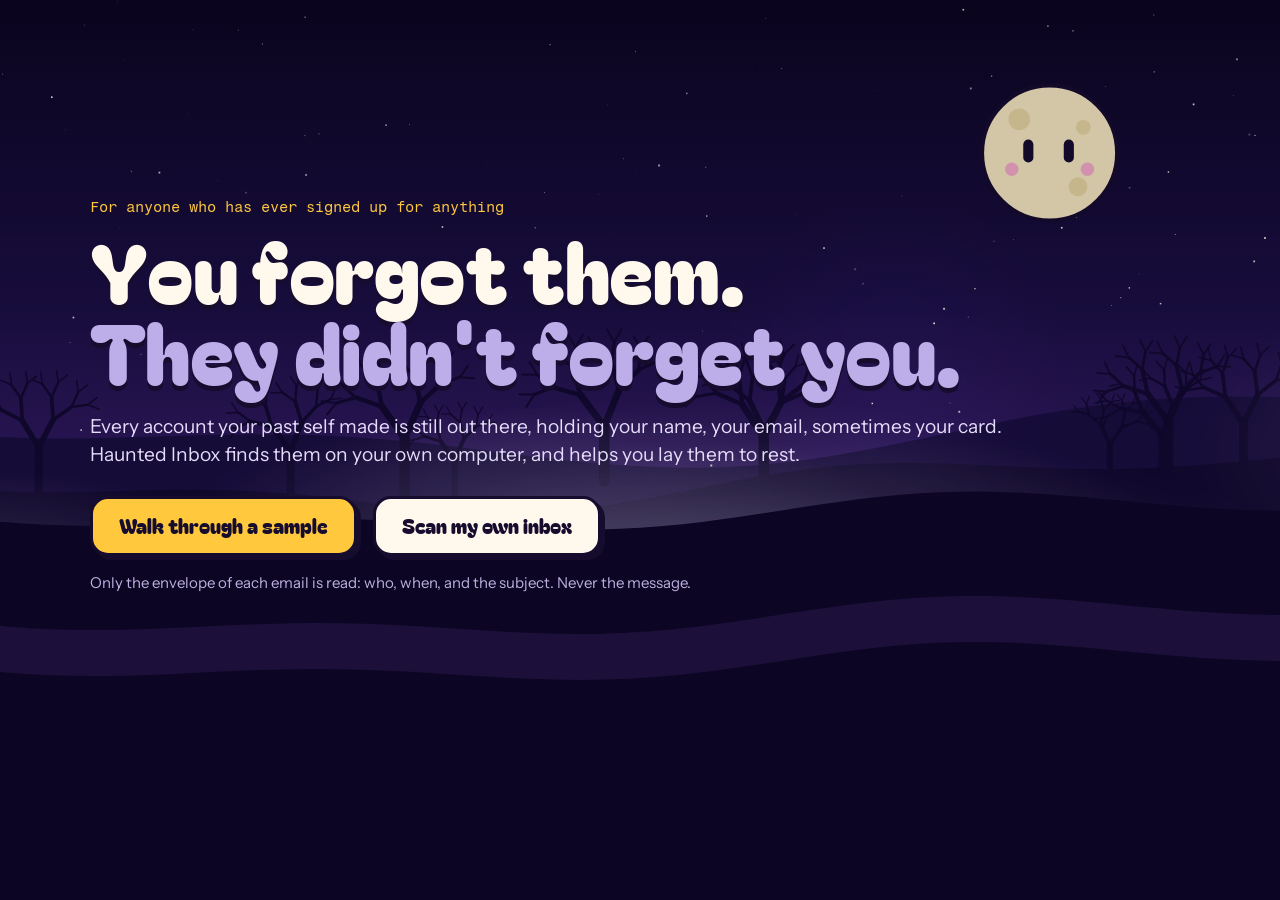
==== index.html @ 3a2161f3 "The sample graveyard, built from main 3019319" ====
<!doctype html>
<html lang="en">
<head>
<meta charset="utf-8">
<meta name="viewport" content="width=device-width, initial-scale=1">
<title>Haunted Inbox: the accounts you forgot</title>
<meta name="description" content="Find every account your past self signed up for, on your own computer, and lay them to rest.">
<link rel="icon" href="data:image/svg+xml,%3Csvg xmlns='http://www.w3.org/2000/svg' viewBox='0 0 60 66'%3E%3Cpath d='M8 32C8 13 18 4 30 4s22 9 22 28v26q-5.5 7-11 0t-11 0-11 0-11 0Z' fill='%23FFF8EC' stroke='%23160C2E' stroke-width='4'/%3E%3Crect x='19' y='23' width='6' height='13' rx='3' fill='%23160C2E'/%3E%3Crect x='35' y='23' width='6' height='13' rx='3' fill='%23160C2E'/%3E%3C/svg%3E">
<link rel="stylesheet" href="style.css">
</head>
<body class="at-gate">
<canvas id="sky" aria-hidden="true"></canvas>
<div id="world" aria-label="Your graveyard, one stone for each account"></div>
<canvas id="night" aria-hidden="true"></canvas>
<svg id="keeper" viewBox="0 0 150 170" aria-hidden="true"></svg>

<header id="bar" hidden>
  <button class="mark" id="home" aria-label="Back to the start"><svg viewBox="0 0 60 66" aria-hidden="true"><path d="M8 32C8 13 18 4 30 4s22 9 22 28v26q-5.5 7-11 0t-11 0-11 0-11 0Z"/><rect x="19" y="23" width="6" height="13" rx="3"/><rect x="35" y="23" width="6" height="13" rx="3"/></svg><span>Haunted Inbox</span></button>
  <div class="tally" id="tally"></div>
  <div class="tools">
    <button class="chip" id="worst">Worst first</button>
    <button class="chip" id="listbtn">List</button>
    <button class="chip" id="share">Share</button>
    <button class="chip icon" id="sound" aria-label="Sound" aria-pressed="true"><svg viewBox="0 0 24 24"><path d="M4 9.5v5h3.5L12 18.5v-13L7.5 9.5Z"/><path class="wave" d="M15.5 9a4.2 4.2 0 0 1 0 6M18 6.5a7.8 7.8 0 0 1 0 11"/></svg></button>
  </div>
</header>

<section id="gate">
  <p class="kick">For anyone who has ever signed up for anything</p>
  <h1><span class="ln" id="l1">You forgot them.</span><span class="ln" id="l2">They didn't forget you.</span></h1>
  <p class="lede">Every account your past self made is still out there, holding your name, your email, sometimes your card. Haunted Inbox finds them on your own computer, and helps you lay them to rest.</p>
  <div class="cta">
    <button class="big primary" id="walk">Walk through a sample</button>
    <button class="big" id="own">Scan my own inbox</button>
  </div>
  <p class="fine">Only the envelope of each email is read: who, when, and the subject. Never the message.</p>
</section>

<section id="scanbox" hidden aria-live="polite">
  <p class="stage" id="stage"></p>
  <p class="count"><b id="cnum">0</b> <span id="clabel">envelopes read</span></p>
  <div class="track" aria-hidden="true"><i id="cbar"></i></div>
  <p class="now" id="cnow"></p>
</section>

<section id="beat" hidden aria-live="polite"><p id="beattext"></p></section>
<p id="whisper" hidden></p>

<aside id="card" hidden aria-label="About this account"><button class="x" id="cardx" aria-label="Close">
  <svg viewBox="0 0 24 24"><path d="M6 6l12 12M18 6L6 18"/></svg></button><div id="cardbody"></div></aside>

<section id="list" hidden aria-label="All your ghosts as a list"><header><h2>Every ghost, worst first</h2><button class="x" id="listx" aria-label="Close"><svg viewBox="0 0 24 24"><path d="M6 6l12 12M18 6L6 18"/></svg></button></header><div id="rows"></div></section>

<nav id="ruler" hidden aria-label="Walk through the years"><div id="years"></div><i id="thumb"></i></nav>

<dialog id="scanner">
  <button class="x" id="scanx" aria-label="Close"><svg viewBox="0 0 24 24"><path d="M6 6l12 12M18 6L6 18"/></svg></button>
  <div id="scanform"></div>
</dialog>

<p id="samplenote" hidden>A made-up person's inbox. Every hack shown really happened, from a public list.</p>
<script src="app.js"></script>
</body>
</html>
---- style.css ----
[hidden]{display:none!important}
@font-face{font-family:"Bagel";src:url(fonts/BagelFatOne.woff2);font-display:swap}
@font-face{font-family:"Instrument";src:url(fonts/InstrumentSans.woff2);font-weight:400 700;font-stretch:75% 100%;font-display:swap}
@font-face{font-family:"Fragment";src:url(fonts/FragmentMono.woff2);font-display:swap}
:root{--ink:#160C2E;--milk:#FFF8EC;--pink:#FF4F9A;--pinkd:#B8135F;--gold:#FFC83D;--mint:#7CF2B6;--lilac:#BDAEEA;--plum:#2A1650;--paper:#FFF3DE;
  --out:cubic-bezier(.05,.7,.1,1);--spring:cubic-bezier(.175,.885,.32,1.275);--in:cubic-bezier(.3,0,1,1);--io:cubic-bezier(.4,0,.2,1);
  --lift:4px 4px 0 var(--ink);--stone:#8D80B8;--stone2:#6E6299;--text:#FFF8EC}
*{box-sizing:border-box;margin:0}
html,body{height:100%;overflow:hidden;background:#0D0722;color:var(--text);font:400 17px/1.5 "Instrument",system-ui,sans-serif;-webkit-font-smoothing:antialiased}
button{font:inherit;color:inherit;background:none;border:0;cursor:pointer}
a{color:inherit}
:focus-visible{outline:3px solid var(--gold);outline-offset:3px;border-radius:6px}
#sky,#night{position:fixed;inset:0;width:100%;height:100%;display:block}
#sky{z-index:0}#night{z-index:3;pointer-events:none}
#world{position:fixed;inset:0;z-index:2;transform-origin:0 0;will-change:transform}
#keeper{position:fixed;left:0;top:0;width:150px;height:170px;z-index:4;pointer-events:none;overflow:visible;opacity:0;transition:opacity .6s}
body:not(.at-gate) #keeper{opacity:1}

/* ---- the stones and their ghosts ---- */
.g{position:absolute;width:0;height:0;padding:0;transform:scale(var(--s,1));transform-origin:0 0}
.g .hit{position:absolute;left:-40px;bottom:-4px;width:80px;height:164px;background:none;border-radius:40px}
.g .st{position:absolute;left:-36px;bottom:-6px;width:72px;height:88px;overflow:visible;transition:transform .35s var(--spring)}
.g .st .face{fill:var(--stone);stroke:var(--ink);stroke-width:3.5;stroke-linejoin:round;transition:fill .8s}
.g .st .shade{fill:var(--stone2);transition:fill .8s}
.g .st .under{fill:var(--ink)}
.g .st text{font:400 13px "Fragment",monospace;fill:var(--ink);text-anchor:middle;letter-spacing:-.02em}
.g .st .crack{fill:none;stroke:var(--ink);stroke-width:2.4;stroke-linecap:round;stroke-linejoin:round}
.g .st .moss{fill:#4FB07A;stroke:var(--ink);stroke-width:2}
.g .st .coin{fill:var(--gold);stroke:var(--ink);stroke-width:2.5}
.g .gh{position:absolute;left:-26px;bottom:74px;width:52px;height:60px;animation:bob var(--d,3s) ease-in-out var(--dl,0s) infinite alternate;transition:opacity .4s;pointer-events:none}
.g .gh svg{display:block;width:100%;height:100%;overflow:visible;transform-origin:50% 100%;transition:transform .35s var(--spring)}
.gbody{fill:var(--milk);stroke:var(--ink);stroke-width:3.5;stroke-linejoin:round}
.gshadow{fill:var(--ink);transform:translate(3px,3px)}
.geye{fill:var(--ink);transition:transform .12s linear}
.gcheek{fill:#FFB3CF}
.gmouth{fill:var(--ink)}
.gbrow{fill:none;stroke:var(--ink);stroke-width:2.6;stroke-linecap:round}
@keyframes bob{from{transform:translateY(3px) rotate(-1.5deg)}to{transform:translateY(-7px) rotate(1.5deg)}}
.g.hacked .gbody{fill:#FFE0EE}
.g.hacked .gh::before{content:"";position:absolute;inset:-26px;border-radius:50%;background:radial-gradient(circle,rgb(255 79 154 / .55),transparent 68%);animation:throb 1.9s ease-in-out infinite}
@keyframes throb{50%{transform:scale(1.18);opacity:.65}}
.g.money .gh::after{content:"";position:absolute;right:-9px;bottom:6px;width:18px;height:18px;border-radius:50%;background:var(--gold);border:3px solid var(--ink);box-shadow:inset -3px -3px 0 #E79E12}
.g.faint .gh{opacity:.72}
.g .nm{position:absolute;left:0;bottom:-34px;transform:translateX(-50%) translateY(6px) scale(.92);white-space:nowrap;padding:1px 9px 2px;border:2.5px solid var(--ink);border-radius:9px;background:var(--milk);color:var(--ink);font:600 14px/1.35 "Instrument";box-shadow:2px 2px 0 var(--ink);opacity:0;transition:opacity .18s,transform .3s var(--spring);pointer-events:none}
.g.near .nm,.g:hover .nm,.g:focus-visible .nm,.g.sel .nm{opacity:1;transform:translateX(-50%)}
.g:hover .gh svg,.g:focus-visible .gh svg{transform:scale(1.14,1.2) translateY(-6px)}
.g:hover .st,.g:focus-visible .st{transform:translateY(-3px) rotate(-1.5deg)}
.g:active .st{transform:translateY(2px)}
.focus .g:not(.sel){opacity:.34;transition:opacity .4s}
.g{transition:opacity .4s}
.g.rise .st{animation:rise .62s var(--spring) both}
.g.rise .gh{animation:popg .55s var(--spring) .2s both}
@keyframes rise{from{transform:translateY(96px) rotate(-7deg)}}
@keyframes popg{from{transform:translateY(34px) scale(0)}}
.g.gone .st,.g.gone .gh,.g.gone .nm{display:none}
.g.alive .gbody{fill:#FFF0B8}
.g.alive .gh{left:-14px;width:28px;height:32px;bottom:78px;animation:orbit 5s ease-in-out infinite}
.g.alive .gh::before{content:"";position:absolute;inset:-22px;border-radius:50%;background:radial-gradient(circle,rgb(255 214 90 / .6),transparent 70%)}
@keyframes orbit{25%{transform:translate(20px,-8px)}50%{transform:translate(0,-16px)}75%{transform:translate(-20px,-8px)}}
.g.alive .st .face{fill:#A5C79A}
.flowers{position:absolute;left:-40px;bottom:-8px;width:80px;height:56px;overflow:visible;pointer-events:none}
.flowers g{transform-box:fill-box;transform-origin:50% 100%;animation:sprout .7s var(--spring) both;animation-delay:calc(var(--i) * 90ms)}
@keyframes sprout{from{transform:scale(0)}}
.candle{position:absolute;bottom:-14px;width:12px;height:24px;margin-left:-6px;border:2.5px solid var(--ink);border-radius:3px 3px 2px 2px;background:var(--milk);animation:candle .4s var(--spring) both;animation-delay:calc(var(--i) * 70ms);pointer-events:none}
.candle::after{content:"";position:absolute;left:50%;bottom:100%;width:11px;height:17px;margin-left:-5.5px;border-radius:50% 50% 50% 50%/62% 62% 38% 38%;background:radial-gradient(circle at 50% 70%,#FFF3B0 25%,var(--gold) 55%,#FF8A3D);border:2px solid var(--ink);transform-origin:50% 100%;animation:flame .5s ease-in-out infinite alternate}
@keyframes candle{from{transform:translateY(16px) scale(.5);opacity:0}}
@keyframes flame{to{transform:scale(.86,1.12) rotate(3deg)}}
.post{position:absolute;width:0;height:0;pointer-events:none}
.post svg{position:absolute;left:-44px;bottom:-4px;width:88px;height:78px;overflow:visible}
.post rect,.post path{stroke:var(--ink);stroke-width:3.5;stroke-linejoin:round}
.post .wood{fill:#7D5A46}.post .board{fill:#C99B6F}
.post text{font:400 22px "Bagel";fill:var(--ink);text-anchor:middle}

/* ---- the gate ---- */
#gate{position:fixed;inset:0;z-index:6;display:flex;flex-direction:column;justify-content:center;padding:0 clamp(20px,7vw,110px) 12vh;pointer-events:none}
#gate>*{pointer-events:auto;max-width:980px}
.kick{font:400 15px "Fragment",monospace;color:var(--gold);margin-bottom:12px;animation:up .7s var(--out) both}
h1{max-width:none!important;font:400 clamp(44px,6.5vw,108px)/.98 "Bagel","Instrument";letter-spacing:-.005em;margin-bottom:22px;text-shadow:0 5px 0 var(--ink)}
.ln{display:block}.ln .c{display:inline-block;animation:hover 3.6s ease-in-out infinite alternate,chin .75s var(--spring) both;animation-delay:calc(var(--i) * 45ms),calc(var(--i) * 22ms)}
#l2{color:var(--lilac)}
@keyframes chin{from{transform:translateY(.6em) scale(.7);opacity:0}}
@keyframes hover{to{translate:0 -.03em}}
.lede{max-width:600px;font-size:clamp(17px,1.5vw,21px);line-height:1.45;color:#E5DCFA;animation:up .8s var(--out) .55s both}
.cta{display:flex;flex-wrap:wrap;gap:16px;margin:28px 0 16px;animation:up .8s var(--out) .7s both}
.big{position:relative;padding:15px 26px 16px;border:3.5px solid var(--ink);border-radius:18px;background:var(--milk);color:var(--ink);font:400 clamp(18px,1.6vw,23px)/1.1 "Bagel";box-shadow:var(--lift);transition:transform .16s var(--out),box-shadow .16s var(--out)}
.big:hover{transform:translate(-2px,-2px);box-shadow:6px 6px 0 var(--ink)}
.big:active{transform:translate(4px,4px) scale(.99,.97);box-shadow:0 0 0 var(--ink)}
.big.primary{background:var(--gold)}
.fine{font-size:15px;color:#BDB0E0;animation:up .8s var(--out) .85s both}
@keyframes up{from{opacity:0;transform:translateY(18px)}}
body.leaving #gate{pointer-events:none}
body.leaving #gate>*{transition:transform .55s var(--in),opacity .45s var(--in);opacity:0;transform:translateY(-46px) scale(.97)}

/* ---- the bar ---- */
#bar{position:fixed;left:0;right:0;top:0;z-index:7;display:flex;align-items:center;gap:14px;padding:14px clamp(14px,2vw,26px);pointer-events:none;animation:drop .6s var(--spring) both}
#bar>*{pointer-events:auto}
@keyframes drop{from{transform:translateY(-90px)}}
.mark{display:flex;align-items:center;gap:8px;font:400 19px "Bagel";white-space:nowrap}
.mark svg{width:30px;height:34px}.mark path{fill:var(--milk);stroke:var(--ink);stroke-width:4;stroke-linejoin:round}.mark rect{fill:var(--ink)}
.tally{display:flex;gap:8px;margin:0 auto;flex-wrap:wrap;justify-content:center}
.pill{display:inline-flex;align-items:baseline;gap:6px;padding:3px 13px 5px;border:3px solid var(--ink);border-radius:13px;background:var(--milk);color:var(--ink);font-size:14.5px;font-weight:600;box-shadow:3px 3px 0 var(--ink);white-space:nowrap}
.pill b{font:400 21px/1 "Bagel"}.pill.h{background:var(--pink);color:#fff}.pill.m{background:var(--gold)}.pill.p{background:var(--mint)}
.pill.bump{animation:bump .5s var(--spring)}
@keyframes bump{30%{transform:scale(1.2) rotate(-3deg)}}
.tools{display:flex;gap:8px}
.chip{height:40px;padding:0 14px;border:3px solid var(--ink);border-radius:12px;background:var(--milk);color:var(--ink);font-weight:700;font-size:14.5px;box-shadow:3px 3px 0 var(--ink);transition:transform .14s var(--out),box-shadow .14s var(--out)}
.chip:hover{transform:translate(-1px,-1px);box-shadow:4px 4px 0 var(--ink)}
.chip:active{transform:translate(3px,3px);box-shadow:none}
.chip.icon{width:40px;padding:0;display:grid;place-items:center}
.chip svg{width:21px;height:21px;fill:var(--ink);stroke:var(--ink);stroke-width:2;stroke-linecap:round;stroke-linejoin:round}
.chip svg .wave{fill:none}.chip[aria-pressed=false] .wave{display:none}

/* ---- the scan ---- */
#scanbox{position:fixed;left:50%;top:13vh;z-index:6;width:min(560px,calc(100% - 32px));transform:translateX(-50%);padding:18px 24px 20px;border:3.5px solid var(--ink);border-radius:22px;background:var(--milk);color:var(--ink);box-shadow:6px 6px 0 var(--ink);animation:scanin .6s var(--spring) both}
@keyframes scanin{from{transform:translate(-50%,-30px) scale(.9);opacity:0}}
.stage{font:400 14.5px "Fragment",monospace;color:#6B5A92}
.count{font-size:17px;margin-bottom:8px}.count b{font:400 44px/1.1 "Bagel";font-variant-numeric:tabular-nums}
.track{height:18px;border:3px solid var(--ink);border-radius:9px;background:#E8DFF7;overflow:hidden}
.track i{display:block;height:100%;width:0;background:repeating-linear-gradient(115deg,var(--pink) 0 14px,#FF7DB6 14px 28px);background-size:200% 100%;border-right:3px solid var(--ink);animation:stripes 1.2s linear infinite}
@keyframes stripes{to{background-position:-62px 0}}
.now{margin-top:9px;min-height:1.5em;font-size:15px}

/* ---- story beats ---- */
#beat{position:fixed;inset:0;z-index:6;display:grid;place-items:center;padding:0 24px 16vh;pointer-events:none}
#beattext{max-width:900px;text-align:center;font:400 clamp(32px,5.4vw,74px)/1.06 "Bagel";text-shadow:0 4px 0 var(--ink)}
#beattext .w{display:inline-block;animation:chin .55s var(--spring) both;animation-delay:calc(var(--i) * 45ms)}
#beattext em{font-style:normal;color:var(--gold)}#beattext .pk{color:var(--pink)}
#beat.out #beattext{transition:transform .3s var(--in),opacity .3s var(--in);transform:translateY(-22px);opacity:0}
#whisper{position:fixed;left:50%;bottom:92px;z-index:6;max-width:min(640px,calc(100% - 32px));transform:translateX(-50%);padding:9px 18px 11px;border:3px solid var(--ink);border-radius:15px;background:var(--milk);color:var(--ink);font-weight:600;box-shadow:4px 4px 0 var(--ink);text-align:center;animation:whisp .45s var(--spring) both}
@keyframes whisp{from{transform:translate(-50%,24px) scale(.9);opacity:0}}
#samplenote{position:fixed;left:clamp(14px,2vw,26px);bottom:88px;z-index:5;font:400 13px "Fragment",monospace;color:#CFC4EE;max-width:300px;text-shadow:0 1px 0 var(--ink)}

/* ---- the card is a gravestone you can read ---- */
#card{position:fixed;right:clamp(12px,3vw,40px);top:76px;bottom:92px;z-index:8;width:min(430px,calc(100% - 24px));display:flex;flex-direction:column;border:4px solid var(--ink);border-radius:215px 215px 18px 18px/150px 150px 18px 18px;background:var(--paper);color:var(--ink);box-shadow:8px 8px 0 var(--ink);overflow:hidden;animation:cardin .6s var(--spring) both}
@keyframes cardin{from{transform:translateX(64px) rotate(4deg);opacity:0}}
#card.out{transition:transform .22s var(--in),opacity .22s var(--in);transform:translateX(70px) rotate(3deg);opacity:0}
#cardbody{flex:1;overflow-y:auto;padding:58px 26px 20px;scrollbar-width:thin}
.x{position:absolute;right:14px;top:12px;z-index:2;width:38px;height:38px;display:grid;place-items:center;border:3px solid var(--ink);border-radius:50%;background:var(--milk);color:var(--ink);box-shadow:2px 2px 0 var(--ink);transition:transform .2s var(--spring)}
.x:hover{transform:rotate(90deg) scale(1.06)}.x svg{width:18px;height:18px;fill:none;stroke:currentColor;stroke-width:3;stroke-linecap:round}
#card .x{right:auto;left:50%;top:9px;margin-left:-19px}
.lies{font:400 13.5px "Fragment",monospace;text-align:center;color:#7A6A9B}
.gname{font:400 clamp(30px,3.2vw,40px)/1.04 "Bagel";text-align:center;margin:4px 0 2px;overflow-wrap:anywhere}
.dates{text-align:center;font-weight:600;font-size:16px}
.small{text-align:center;font-size:14.5px;color:#6B5A92;margin-bottom:14px}
.words{margin:2px 0 14px;text-align:center}
.words small{display:block;font:400 12.5px "Fragment",monospace;color:#7A6A9B}
.words q{display:block;font:400 clamp(19px,2vw,23px)/1.15 "Bagel";color:var(--pinkd);overflow-wrap:anywhere}
.note{margin-top:10px;padding:9px 12px 11px;border:3px solid var(--ink);border-radius:13px;background:#fff;font-size:15px;line-height:1.38}
.note h4{font:700 12.5px/1.2 "Instrument";letter-spacing:.01em;margin-bottom:4px}
.note q,.note .q{font:400 14px/1.4 "Fragment",monospace;quotes:"\201C" "\201D"}
.note.hack{background:#FFD6E7}.note.card2{background:#FFEDB8}.note.fate{background:#D9EAFB}.note small{display:block;margin-top:3px;font-size:13px;color:#5C4D7F}
.leaks{display:flex;flex-wrap:wrap;gap:4px;margin-top:6px}
.leaks span{padding:0 7px 1px;border:2px solid var(--ink);border-radius:7px;background:#fff;font-size:12.5px;font-weight:600}
.leaks span.bad{background:var(--pink);color:#fff}
.acts{flex:none;display:grid;gap:8px;padding:12px 18px 16px;border-top:4px solid var(--ink);background:#FFE8C2}
.btn{position:relative;display:flex;align-items:center;justify-content:center;gap:8px;min-height:48px;padding:6px 14px;border:3px solid var(--ink);border-radius:14px;background:var(--milk);color:var(--ink);font-weight:700;font-size:15.5px;text-decoration:none;box-shadow:3px 3px 0 var(--ink);overflow:hidden;transition:transform .14s var(--out),box-shadow .14s var(--out)}
.btn:hover{transform:translate(-1px,-1px);box-shadow:4px 4px 0 var(--ink)}
.btn:active{transform:translate(3px,3px);box-shadow:none}
.btn.go{background:var(--gold);font:400 18px "Bagel"}
.btn.hold{background:var(--pink);color:#fff;font:400 18px "Bagel";user-select:none;touch-action:none}
.btn.hold .fill{position:absolute;inset:0;background:var(--pinkd);transform:scaleX(0);transform-origin:left;pointer-events:none}
.btn.hold span{position:relative}
.two{display:grid;grid-template-columns:1fr 1fr;gap:8px}
.diff{padding:0 7px 1px;border:2px solid var(--ink);border-radius:7px;background:#fff;color:var(--ink);font:600 12px/1.5 "Instrument"}
.diff.hard{background:#FFD6E7}.diff.impossible{background:var(--pink);color:#fff}.diff.easy{background:var(--mint)}
.thinking{display:flex;gap:4px;justify-content:center}.thinking i{width:8px;height:8px;border-radius:50%;background:currentColor;animation:th .6s ease-in-out infinite alternate}.thinking i:nth-child(2){animation-delay:.15s}.thinking i:nth-child(3){animation-delay:.3s}
@keyframes th{to{transform:translateY(-6px)}}

/* ---- the ruler: the years underfoot ---- */
#ruler{position:fixed;left:clamp(12px,2vw,26px);right:clamp(12px,2vw,26px);bottom:14px;z-index:7;height:64px;border:3.5px solid var(--ink);border-radius:16px;background:var(--milk);box-shadow:4px 4px 0 var(--ink);overflow:hidden;cursor:grab;touch-action:none;animation:ruler .6s var(--spring) both}
@keyframes ruler{from{transform:translateY(100px)}}
#ruler:active{cursor:grabbing}
#years{position:absolute;inset:0;display:flex}
.yr{position:relative;flex:1;min-width:0;border-left:2px solid #DCCFF0;color:var(--ink)}
.yr:first-child{border-left:0}
.yr b{position:absolute;left:5px;bottom:2px;font:400 11.5px "Fragment",monospace}
.yr i{position:absolute;bottom:18px;left:50%;width:min(62%,30px);margin-left:calc(min(62%,30px) / -2);background:var(--lilac);border:2px solid var(--ink);border-bottom:0;border-radius:4px 4px 0 0;transition:height .5s var(--spring)}
.yr u{position:absolute;bottom:18px;left:50%;width:min(62%,30px);margin-left:calc(min(62%,30px) / -2);background:var(--pink);border:2px solid var(--ink);border-bottom:0;text-decoration:none;transition:height .5s var(--spring)}
#thumb{position:absolute;top:0;bottom:0;background:rgb(255 200 61 / .26);border-inline:3.5px solid var(--ink);pointer-events:none}

/* ---- the list, for when you just want to get it done ---- */
#list{position:fixed;inset:clamp(10px,4vh,44px) clamp(10px,10vw,180px);z-index:9;display:flex;flex-direction:column;border:4px solid var(--ink);border-radius:22px;background:var(--paper);color:var(--ink);box-shadow:8px 8px 0 var(--ink);overflow:hidden;animation:scanin2 .45s var(--spring) both}
@keyframes scanin2{from{transform:translateY(40px) scale(.96);opacity:0}}
#list header{padding:16px 62px 12px 22px;border-bottom:4px solid var(--ink);background:#FFE8C2}
#list h2{font:400 26px "Bagel"}
#rows{overflow-y:auto;flex:1}
.row{display:grid;grid-template-columns:minmax(0,1.4fr) 104px minmax(0,1.6fr) auto;gap:12px;align-items:center;width:100%;padding:10px 22px;border-bottom:2px solid #E5D6BE;text-align:left}
.row:hover{background:#FFEFD6}
.row b{font-size:16.5px}.row small{display:block;font:400 12.5px "Fragment",monospace;color:#6B5A92}
.flags{display:flex;gap:4px;flex-wrap:wrap}.flag{padding:0 8px 1px;border:2px solid var(--ink);border-radius:8px;font-size:12.5px;font-weight:700;background:#fff}.flag.h{background:var(--pink);color:#fff}.flag.m{background:var(--gold)}.flag.s{background:#E5DEF6}.flag.a{background:var(--mint)}
.row.done{opacity:.5}

/* ---- scanning your own ---- */
dialog{position:fixed;margin:auto;width:min(560px,calc(100% - 28px));padding:0;border:4px solid var(--ink);border-radius:24px;background:var(--paper);color:var(--ink);box-shadow:9px 9px 0 var(--ink);overflow:hidden}
dialog[open]{animation:scanin2 .5s var(--spring) both}
dialog::backdrop{background:rgb(9 4 26 / .66);backdrop-filter:blur(3px)}
#scanform{padding:26px 26px 24px}
#scanform h2{font:400 30px/1.1 "Bagel";margin-bottom:6px;padding-right:44px}
#scanform p{font-size:16px;margin-bottom:12px}
.drop{display:grid;place-items:center;min-height:128px;padding:16px;border:3.5px dashed var(--ink);border-radius:18px;background:#fff;text-align:center;font-weight:700;cursor:pointer;transition:transform .2s var(--spring),background-color .2s}
.drop:hover,.drop.over{transform:scale(1.02) rotate(-.5deg);background:#FFF2C7}
.drop small{display:block;font-weight:400;font-size:14px;color:#6B5A92}
.or{margin:14px 0 10px;font:400 13.5px "Fragment",monospace;text-align:center;color:#6B5A92}
.field{display:block;margin-bottom:9px;font-size:14px;font-weight:700}
.field input{display:block;width:100%;margin-top:3px;padding:9px 12px;border:3px solid var(--ink);border-radius:11px;background:#fff;color:var(--ink);font:400 16px "Instrument"}
.cmd{display:block;margin:8px 0 12px;padding:10px 12px;border:3px solid var(--ink);border-radius:11px;background:var(--ink);color:var(--milk);font:400 14px/1.5 "Fragment",monospace;white-space:pre-wrap;overflow-wrap:anywhere}
.err{color:var(--pinkd);font-weight:700;margin-top:8px}

@media (max-width:760px){
  #bar{flex-wrap:wrap;gap:8px;padding:10px 12px}
  .mark span{display:none}
  .tally{order:3;width:100%;margin:0}
  .pill{font-size:13px;padding:2px 9px 4px}.pill b{font-size:17px}
  .tools{margin-left:auto}.chip{height:36px;padding:0 10px;font-size:13px}.chip.icon{width:36px}
  #card{left:0;right:0;top:auto;bottom:0;width:100%;height:min(76vh,640px);border-radius:90px 90px 0 0/56px 56px 0 0;border-width:4px 0 0;box-shadow:none;animation-name:cardup}
  @keyframes cardup{from{transform:translateY(100%)}}
  #card.out{transform:translateY(100%);opacity:1}
  #cardbody{padding-top:50px}
  #card .x{left:auto;margin-left:0;right:16px;top:14px}
  #list{inset:8px}
  .row{grid-template-columns:minmax(0,1fr) auto;padding:10px 14px}.row .when{display:none}.row .flags{grid-column:1/-1;grid-row:2}
  #samplenote{bottom:84px;left:12px;right:12px;max-width:none;font-size:11.5px}
  #scanbox{top:96px}#whisper{bottom:86px}
  #ruler{height:56px;bottom:10px}
  #gate{padding:0 20px 8vh}
}
@media (prefers-reduced-motion:reduce){*,*::before,*::after{animation-duration:.01ms!important;animation-iteration-count:1!important;transition-duration:.01ms!important}}

/* ---- eyes blink on their own clocks ---- */
.geye{transform-box:fill-box;transform-origin:center;animation:blink 5.2s infinite}
.g:nth-child(3n) .geye{animation-duration:6.7s}.g:nth-child(3n+1) .geye{animation-duration:4.3s;animation-delay:-1.3s}
@keyframes blink{0%,95%,100%{scale:1 1}97.5%{scale:1 .08}}
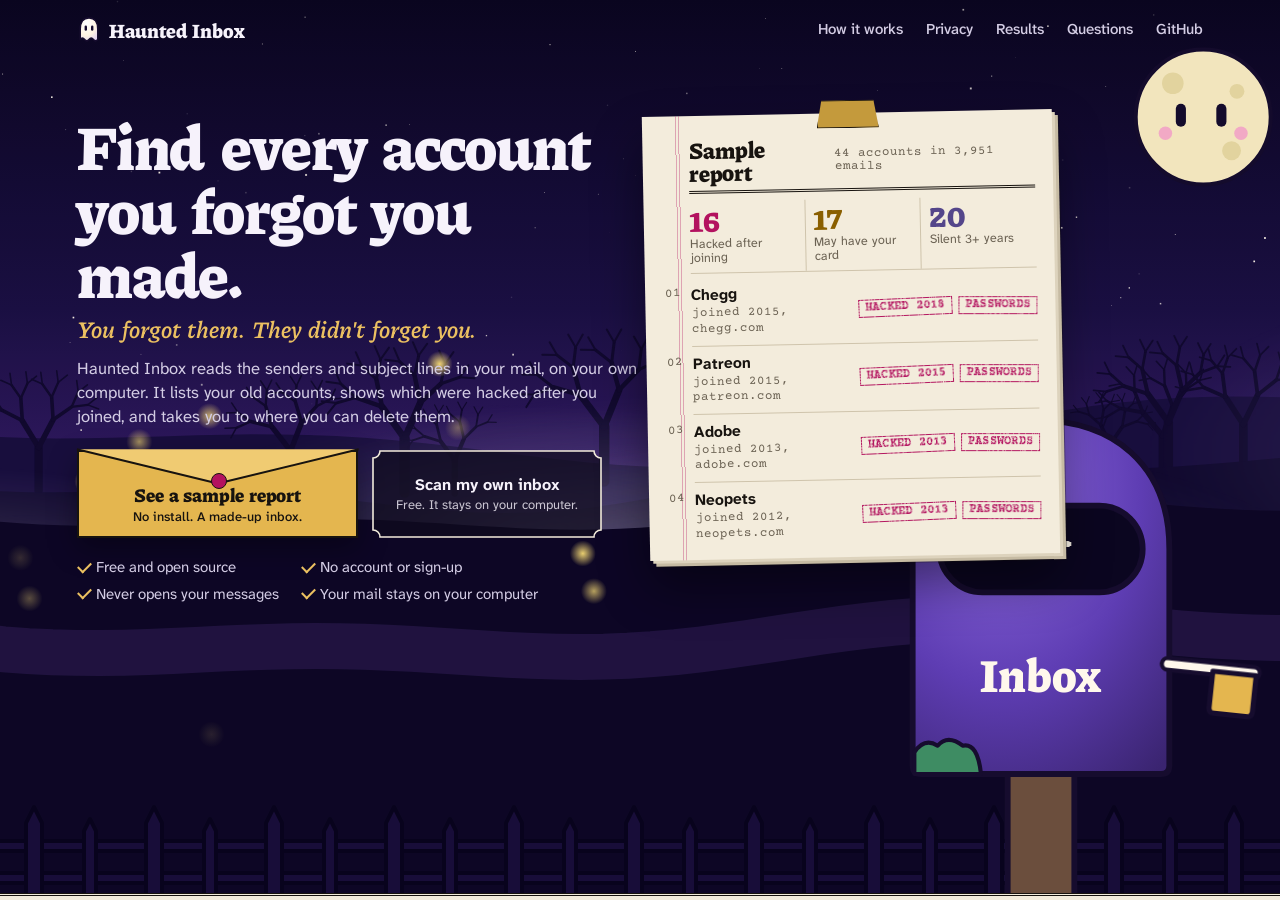
==== commit 978ae3af: "The sample report and graveyard, built from main e3cadd0" ====
--- a/index.html
+++ b/index.html
@@ -1,39 +1,97 @@
 <!doctype html>
-<html lang="en">
+<html lang="en" data-ui="night">
 <head>
 <meta charset="utf-8">
 <meta name="viewport" content="width=device-width, initial-scale=1">
 <title>Haunted Inbox: the accounts you forgot</title>
 <meta name="description" content="Find every account your past self signed up for, on your own computer, and lay them to rest.">
+<meta property="og:title" content="Haunted Inbox">
+<meta property="og:description" content="You forgot them. They didn't forget you. Walk through every account you ever made, as a graveyard.">
 <link rel="icon" href="data:image/svg+xml,%3Csvg xmlns='http://www.w3.org/2000/svg' viewBox='0 0 60 66'%3E%3Cpath d='M8 32C8 13 18 4 30 4s22 9 22 28v26q-5.5 7-11 0t-11 0-11 0-11 0Z' fill='%23FFF8EC' stroke='%23160C2E' stroke-width='4'/%3E%3Crect x='19' y='23' width='6' height='13' rx='3' fill='%23160C2E'/%3E%3Crect x='35' y='23' width='6' height='13' rx='3' fill='%23160C2E'/%3E%3C/svg%3E">
 <link rel="stylesheet" href="style.css">
 </head>
 <body class="at-gate">
+<svg width="0" height="0" style="position:absolute" aria-hidden="true"><defs>
+  <radialGradient id="gGhost" cx=".36" cy=".24" r=".95"><stop offset="0" stop-color="#FFFFFF"/><stop offset=".55" stop-color="#FFF4E2"/><stop offset="1" stop-color="#D9C9F2"/></radialGradient>
+  <radialGradient id="gHack" cx=".36" cy=".24" r=".95"><stop offset="0" stop-color="#FFF2F7"/><stop offset=".55" stop-color="#FFC4DC"/><stop offset="1" stop-color="#FF6FAC"/></radialGradient>
+  <linearGradient id="gStone" x1="0" y1="0" x2="1" y2="1"><stop offset="0" stop-color="#A99DD0"/><stop offset="1" stop-color="#6E6299"/></linearGradient>
+  <radialGradient id="gBox" cx=".34" cy=".2" r="1"><stop offset="0" stop-color="#8E6BE0"/><stop offset=".55" stop-color="#5E3DB3"/><stop offset="1" stop-color="#3A2470"/></radialGradient>
+  <linearGradient id="gCloak" x1="0" y1="0" x2="1" y2="1"><stop offset="0" stop-color="#5A3AA8"/><stop offset="1" stop-color="#2E1B5E"/></linearGradient>
+  <filter id="inked" x="-5%" y="-20%" width="110%" height="140%"><feTurbulence type="fractalNoise" baseFrequency=".85" numOctaves="2" seed="4" result="n"/><feDisplacementMap in="SourceGraphic" in2="n" scale="1.5" result="d"/><feComponentTransfer in="n" result="w"><feFuncA type="discrete" tableValues="1 1 1 .55 1 1 .7 1"/></feComponentTransfer><feComposite in="d" in2="w" operator="in"/></filter>
+</defs></svg>
+<div id="scene">
 <canvas id="sky" aria-hidden="true"></canvas>
 <div id="world" aria-label="Your graveyard, one stone for each account"></div>
 <canvas id="night" aria-hidden="true"></canvas>
 <svg id="keeper" viewBox="0 0 150 170" aria-hidden="true"></svg>
+</div>
 
 <header id="bar" hidden>
   <button class="mark" id="home" aria-label="Back to the start"><svg viewBox="0 0 60 66" aria-hidden="true"><path d="M8 32C8 13 18 4 30 4s22 9 22 28v26q-5.5 7-11 0t-11 0-11 0-11 0Z"/><rect x="19" y="23" width="6" height="13" rx="3"/><rect x="35" y="23" width="6" height="13" rx="3"/></svg><span>Haunted Inbox</span></button>
-  <div class="tally" id="tally"></div>
+  <div class="seg" id="viewSwitch" role="radiogroup" aria-label="View"><button role="radio" data-view="report">Report</button><button role="radio" data-view="grave">Graveyard</button></div>
+  <div id="filters" role="group" aria-label="Which accounts to show"></div>
+  <div id="meter" aria-label="How close to morning"><svg viewBox="0 0 100 34" aria-hidden="true"><path class="arc" d="M4 30 Q50 -14 96 30"/><path class="arc2" id="arc2" d="M4 30 Q50 -14 96 30"/><circle id="sun" r="7" cx="4" cy="30"/></svg><span id="meterText"></span></div>
   <div class="tools">
-    <button class="chip" id="worst">Worst first</button>
-    <button class="chip" id="listbtn">List</button>
     <button class="chip" id="share">Share</button>
-    <button class="chip icon" id="sound" aria-label="Sound" aria-pressed="true"><svg viewBox="0 0 24 24"><path d="M4 9.5v5h3.5L12 18.5v-13L7.5 9.5Z"/><path class="wave" d="M15.5 9a4.2 4.2 0 0 1 0 6M18 6.5a7.8 7.8 0 0 1 0 11"/></svg></button>
+    <button class="chip icon" id="gear" aria-label="Settings"><svg viewBox="0 0 24 24" aria-hidden="true"><path d="M12 3.2l1.5 2.5 2.9-.6.5 2.9 2.7 1.2-1.2 2.7 1.2 2.7-2.7 1.2-.5 2.9-2.9-.6L12 20.8l-1.5-2.5-2.9.6-.5-2.9-2.7-1.2 1.2-2.7-1.2-2.7 2.7-1.2.5-2.9 2.9.6Z"/><circle cx="12" cy="12" r="3"/></svg></button>
   </div>
 </header>
 
 <section id="gate">
-  <p class="kick">For anyone who has ever signed up for anything</p>
-  <h1><span class="ln" id="l1">You forgot them.</span><span class="ln" id="l2">They didn't forget you.</span></h1>
-  <p class="lede">Every account your past self made is still out there, holding your name, your email, sometimes your card. Haunted Inbox finds them on your own computer, and helps you lay them to rest.</p>
-  <div class="cta">
-    <button class="big primary" id="walk">Walk through a sample</button>
-    <button class="big" id="own">Scan my own inbox</button>
+  <nav id="topnav"><span class="mark2"><svg viewBox="0 0 60 66" aria-hidden="true"><path d="M8 32C8 13 18 4 30 4s22 9 22 28v26q-5.5 7-11 0t-11 0-11 0-11 0Z"/><rect x="19" y="23" width="6" height="13" rx="3"/><rect x="35" y="23" width="6" height="13" rx="3"/></svg>Haunted Inbox</span><span class="navlinks"><a href="#how">How it works</a><a href="#privacy">Privacy</a><a href="#proof">Results</a><a href="#faq">Questions</a><a href="https://github.com/nirajkhetre/haunted-inbox" target="_blank" rel="noopener">GitHub</a></span></nav>
+  <div id="heroWrap">
+    <div id="pitch">
+      <h1>Find every account you forgot you made.</h1>
+      <p class="hook">You forgot them. They didn't forget you.</p>
+      <p class="lede">Haunted Inbox reads the senders and subject lines in your mail, on your own computer. It lists your old accounts, shows which were hacked after you joined, and takes you to where you can delete them.</p>
+      <div class="cta" id="cta">
+        <button class="env" id="walk">
+          <span class="letter" aria-hidden="true"><svg viewBox="0 0 60 66"><path class="gbody" d="M7 34C7 14 17 4 30 4s23 10 23 30v27q-5.8 7-11.5 0t-11.5 0-11.5 0-11.5 0Z"/><rect x="18" y="25" width="7" height="14" rx="3.5" fill="#160C2E"/><rect x="35" y="25" width="7" height="14" rx="3.5" fill="#160C2E"/></svg></span>
+          <span class="front"><svg class="flap" viewBox="0 0 300 60" preserveAspectRatio="none" aria-hidden="true"><path d="M2 2 L150 56 L298 2"/></svg><b>See a sample report</b><small>No install. A made-up inbox.</small></span>
+        </button>
+        <button class="stone" id="own">Scan my own inbox<small>Free. It stays on your computer.</small></button>
+      </div>
+      <ul class="facts"><li>Free and open source</li><li>No account or sign-up</li><li>Never opens your messages</li><li>Your mail stays on your computer</li></ul>
+    </div>
+    <div id="preview" aria-label="An example report"></div>
+    <svg id="mailbox" viewBox="0 0 420 600" aria-hidden="true">
+      <g id="mbGhost"><path class="gbody" d="M130 150C130 60 170 18 210 18s80 42 80 132v60H130Z" transform="translate(0 110)"/><rect x="178" y="170" width="16" height="32" rx="8" fill="#160C2E"/><rect x="226" y="170" width="16" height="32" rx="8" fill="#160C2E"/></g>
+      <g id="mbBody">
+        <rect x="170" y="430" width="80" height="180" rx="8" fill="#6B4E3D" stroke="#160C2E" stroke-width="7"/>
+        <path d="M56 440V180C56 76 128 26 210 26s154 50 154 154v260q0 10-10 10H66q-10 0-10-10Z" fill="url(#gBox)" stroke="#160C2E" stroke-width="7" stroke-linejoin="round"/>
+        <path d="M84 150C96 96 140 58 196 52" fill="none" stroke="#fff" stroke-opacity=".28" stroke-width="10" stroke-linecap="round"/>
+        <rect id="mbSlot" x="88" y="128" width="244" height="104" rx="52" fill="#0B0620" stroke="#160C2E" stroke-width="7"/>
+        <g id="mbEyes"><rect x="162" y="146" width="28" height="68" rx="14" fill="#FFF8EC"/><rect x="230" y="146" width="28" height="68" rx="14" fill="#FFF8EC"/></g>
+        <rect id="mbLid" x="88" y="128" width="244" height="52" rx="26" fill="#5A43A0" stroke="#160C2E" stroke-width="7" opacity="0"/>
+        <text x="210" y="352" text-anchor="middle" font-family="Display" font-weight="800" font-size="56" fill="#FFF8EC">Inbox</text>
+        <path d="M58 450v-26q12-18 28-8 12-14 30 0 18-4 22 34Z" fill="#3E8C63" stroke="#160C2E" stroke-width="5" stroke-linejoin="round"/>
+        <g id="mbFlag"><rect x="356" y="208" width="14" height="118" rx="7" fill="#FFF8EC" stroke="#160C2E" stroke-width="5"/><path d="M366 212h44q6 0 6 6v40q0 6-6 6h-44Z" fill="#E4B64F" stroke="#160C2E" stroke-width="6" stroke-linejoin="round"/></g>
+      </g>
+    </svg>
+    <div id="fence" aria-hidden="true"></div>
   </div>
-  <p class="fine">Only the envelope of each email is read: who, when, and the subject. Never the message.</p>
+  <div id="more">
+    <section id="how"><h2>How it works</h2><ol class="steps">
+      <li><b>Give it your mail.</b> Drop in a Google Takeout file, or connect with an app password. It asks only for the sender, the date and the subject of each email.</li>
+      <li><b>It finds your accounts.</b> A small open AI model, Gemma, runs on your computer and reads one short summary per sender. Plain code then checks the dates against a public list of hacks.</li>
+      <li><b>You close them, riskiest first.</b> Each account links to where you can delete it. You mark it off when you're done, and you can undo that.</li>
+    </ol></section>
+    <section id="privacy"><h2>What it reads, and where it goes</h2><table class="plain"><tbody>
+      <tr><th>Sender, date and subject</th><td>Stay on your computer. A local model reads them.</td></tr>
+      <tr><th>The message itself</th><td>Never asked for and never read.</td></tr>
+      <tr><th>Your app password</th><td>Kept in memory for the scan, never saved.</td></tr>
+      <tr><th>A dropped mail export</th><td>Deleted as soon as its senders and subjects are read.</td></tr>
+      <tr><th>"Who owns it now?"</th><td>Optional. Sends only the company's public name to a web search, and only when you press it.</td></tr>
+    </tbody></table></section>
+    <section id="proof"><h2>Does it work?</h2><p>Tested on one real inbox of 7,556 emails, with 166 senders marked by hand. The usual advice is to search your mail for "welcome" and "verify".</p><table class="plain nums"><thead><tr><th></th><th>Accounts found</th></tr></thead><tbody><tr><th>Searching for keywords</th><td>65 of 159</td></tr><tr><th>Haunted Inbox</th><td><b>101 of 159</b></td></tr></tbody></table><p><b>It still misses accounts.</b> It missed 58 of those 159, mostly by reading them as newsletters, and it only finds accounts that emailed this address. That's one person's inbox, so treat it as a first result. The tests are <a href="https://github.com/nirajkhetre/haunted-inbox" target="_blank" rel="noopener">in the code</a>, and you can run them yourself.</p></section>
+    <section id="faq"><h2>Questions</h2><dl>
+      <dt>What does it cost?</dt><dd>Nothing. It's open source under the MIT license, and there's no account.</dd>
+      <dt>Will it delete my accounts for me?</dt><dd>No. It takes you to the right page. Closing the account is your decision, on their site.</dd>
+      <dt>If it says an account was hacked, was my data taken?</dt><dd>Not necessarily. It means the company was breached after you joined, according to the public <a href="https://haveibeenpwned.com/" target="_blank" rel="noopener">Have I Been Pwned</a> list.</dd>
+      <dt>Why is there a graveyard?</dt><dd>The report is for getting it done. The graveyard is the same accounts laid out by the year you joined, for when you'd like to see how far back it goes. It's optional.</dd>
+      <dt>Where does the data come from?</dt><dd>Hacks from <a href="https://haveibeenpwned.com/" target="_blank" rel="noopener">Have I Been Pwned</a>, delete links from <a href="https://justdeleteme.xyz/" target="_blank" rel="noopener">JustDeleteMe</a>, both bundled in the code. Made by Niraj Khetre.</dd>
+    </dl></section>
+  </div>
 </section>
 
 <section id="scanbox" hidden aria-live="polite">
@@ -44,21 +102,38 @@
 </section>
 
 <section id="beat" hidden aria-live="polite"><p id="beattext"></p></section>
-<p id="whisper" hidden></p>
+
+<aside id="guide" hidden aria-live="polite"><p id="guideText"></p><button class="stone primary small" id="guideGo" hidden></button></aside>
 
 <aside id="card" hidden aria-label="About this account"><button class="x" id="cardx" aria-label="Close">
   <svg viewBox="0 0 24 24"><path d="M6 6l12 12M18 6L6 18"/></svg></button><div id="cardbody"></div></aside>
 
-<section id="list" hidden aria-label="All your ghosts as a list"><header><h2>Every ghost, worst first</h2><button class="x" id="listx" aria-label="Close"><svg viewBox="0 0 24 24"><path d="M6 6l12 12M18 6L6 18"/></svg></button></header><div id="rows"></div></section>
+<section id="report" hidden aria-label="Report"><button class="stone small" id="walkBtn">Walk through the graveyard</button><div id="repHead"><div id="repTiles"></div><div id="repNext"></div></div><div id="repTable"></div></section>
 
 <nav id="ruler" hidden aria-label="Walk through the years"><div id="years"></div><i id="thumb"></i></nav>
+
+<section id="settings" hidden aria-label="Settings"><div id="settingsStone"><button class="x" id="setx" aria-label="Close"><svg viewBox="0 0 24 24"><path d="M6 6l12 12M18 6L6 18"/></svg></button><div id="setbody"></div></div></section>
+
+<section id="tour" hidden aria-live="polite">
+  <div id="tourSpot"></div>
+  <div id="tourBubble"><p id="tourText"></p><div class="tourActs"><button class="stone primary small" id="tourNext">Next</button></div></div>
+  <div id="tourStones" aria-hidden="true"></div>
+  <button class="skip" id="tourSkip">Skip the tour</button>
+</section>
 
 <dialog id="scanner">
   <button class="x" id="scanx" aria-label="Close"><svg viewBox="0 0 24 24"><path d="M6 6l12 12M18 6L6 18"/></svg></button>
   <div id="scanform"></div>
 </dialog>
 
-<p id="samplenote" hidden>A made-up person's inbox. Every hack shown really happened, from a public list.</p>
+<div id="toast" hidden role="status"></div>
+<script src="sound.js"></script>
 <script src="app.js"></script>
+<script src="ui.js"></script>
+<script src="report.js"></script>
+<script src="hero.js"></script>
+<script src="settings.js"></script>
+<script src="tour.js"></script>
+<script>start();</script>
 </body>
 </html>
--- a/style.css
+++ b/style.css
@@ -1,12 +1,11 @@
 [hidden]{display:none!important}
-@font-face{font-family:"Bagel";src:url(fonts/BagelFatOne.woff2);font-display:swap}
-@font-face{font-family:"Instrument";src:url(fonts/InstrumentSans.woff2);font-weight:400 700;font-stretch:75% 100%;font-display:swap}
-@font-face{font-family:"Fragment";src:url(fonts/FragmentMono.woff2);font-display:swap}
-:root{--ink:#160C2E;--milk:#FFF8EC;--pink:#FF4F9A;--pinkd:#B8135F;--gold:#FFC83D;--mint:#7CF2B6;--lilac:#BDAEEA;--plum:#2A1650;--paper:#FFF3DE;
+:root{--ink:#160C2E;--milk:#FFF8EC;--pink:#FF4F9A;--pinkd:#B8135F;--gold:#FFC83D;--golddeep:#E79E12;--mint:#7CF2B6;--lilac:#BDAEEA;--plum:#2A1650;
   --out:cubic-bezier(.05,.7,.1,1);--spring:cubic-bezier(.175,.885,.32,1.275);--in:cubic-bezier(.3,0,1,1);--io:cubic-bezier(.4,0,.2,1);
-  --lift:4px 4px 0 var(--ink);--stone:#8D80B8;--stone2:#6E6299;--text:#FFF8EC}
+  --stone:#8D80B8;--stone2:#6E6299;
+  --text:#FFF8EC;--soft:#D8CEF2;--panel:#241447;--panel2:#33205F;--panel-ink:#FFF8EC;--muted:#BDAEEA;--edge:#07031A;--chip:#3D2778;--chip-ink:#FFF8EC;--hack:#54163F;--coin:#4A3514;--fate:#17305A;--line2:#3B2670}
+:root[data-ui=day]{--text:#160C2E;--soft:#3F3166;--panel:#FFF3DE;--panel2:#FFFFFF;--panel-ink:#160C2E;--muted:#6B5A92;--edge:#160C2E;--chip:#FFF8EC;--chip-ink:#160C2E;--hack:#FFD6E7;--coin:#FFEDB8;--fate:#D9EAFB;--line2:#E5D6BE}
 *{box-sizing:border-box;margin:0}
-html,body{height:100%;overflow:hidden;background:#0D0722;color:var(--text);font:400 17px/1.5 "Instrument",system-ui,sans-serif;-webkit-font-smoothing:antialiased}
+html,body{height:100%;overflow:hidden;background:#0D0722;color:var(--text);font:400 17px/1.5 "Body",system-ui,sans-serif;-webkit-font-smoothing:antialiased;transition:color .6s}
 button{font:inherit;color:inherit;background:none;border:0;cursor:pointer}
 a{color:inherit}
 :focus-visible{outline:3px solid var(--gold);outline-offset:3px;border-radius:6px}
@@ -15,39 +14,44 @@
 #world{position:fixed;inset:0;z-index:2;transform-origin:0 0;will-change:transform}
 #keeper{position:fixed;left:0;top:0;width:150px;height:170px;z-index:4;pointer-events:none;overflow:visible;opacity:0;transition:opacity .6s}
 body:not(.at-gate) #keeper{opacity:1}
+#veil{position:fixed;inset:0;z-index:30;background:#0B0620;opacity:0;pointer-events:none}
+#veil.on{opacity:1}
 
 /* ---- the stones and their ghosts ---- */
-.g{position:absolute;width:0;height:0;padding:0;transform:scale(var(--s,1));transform-origin:0 0}
+.g{position:absolute;width:0;height:0;padding:0;transform:scale(var(--s,1));transform-origin:0 0;transition:opacity .4s}
 .g .hit{position:absolute;left:-40px;bottom:-4px;width:80px;height:164px;background:none;border-radius:40px}
-.g .st{position:absolute;left:-36px;bottom:-6px;width:72px;height:88px;overflow:visible;transition:transform .35s var(--spring)}
-.g .st .face{fill:var(--stone);stroke:var(--ink);stroke-width:3.5;stroke-linejoin:round;transition:fill .8s}
-.g .st .shade{fill:var(--stone2);transition:fill .8s}
+.g .st{position:absolute;left:-36px;bottom:-6px;width:72px;height:88px;overflow:visible;transition:transform .45s var(--spring) var(--wait,0s),opacity .3s var(--wait,0s)}
+.g .st .face{fill:url(#gStone);stroke:var(--ink);stroke-width:3.5;stroke-linejoin:round}
+.g .st .shine{fill:none;stroke:#fff;stroke-opacity:.34;stroke-width:4;stroke-linecap:round}
 .g .st .under{fill:var(--ink)}
-.g .st text{font:400 13px "Fragment",monospace;fill:var(--ink);text-anchor:middle;letter-spacing:-.02em}
+.g .st text{font:400 13px "Typed",monospace;fill:var(--ink);text-anchor:middle;letter-spacing:-.02em}
 .g .st .crack{fill:none;stroke:var(--ink);stroke-width:2.4;stroke-linecap:round;stroke-linejoin:round}
 .g .st .moss{fill:#4FB07A;stroke:var(--ink);stroke-width:2}
 .g .st .coin{fill:var(--gold);stroke:var(--ink);stroke-width:2.5}
-.g .gh{position:absolute;left:-26px;bottom:74px;width:52px;height:60px;animation:bob var(--d,3s) ease-in-out var(--dl,0s) infinite alternate;transition:opacity .4s;pointer-events:none}
+.g .gh{position:absolute;left:-26px;bottom:74px;width:52px;height:60px;animation:bob var(--d,3s) ease-in-out var(--dl,0s) infinite alternate;transition:opacity .35s var(--wait,0s);pointer-events:none}
 .g .gh svg{display:block;width:100%;height:100%;overflow:visible;transform-origin:50% 100%;transition:transform .35s var(--spring)}
-.gbody{fill:var(--milk);stroke:var(--ink);stroke-width:3.5;stroke-linejoin:round}
+.gbody{fill:url(#gGhost);stroke:var(--ink);stroke-width:3.5;stroke-linejoin:round}
 .gshadow{fill:var(--ink);transform:translate(3px,3px)}
+.gshine{fill:none;stroke:#fff;stroke-width:5;stroke-linecap:round;opacity:.9}
 .geye{fill:var(--ink);transition:transform .12s linear}
-.gcheek{fill:#FFB3CF}
+.gcheek{fill:#FF9CC2}
 .gmouth{fill:var(--ink)}
 .gbrow{fill:none;stroke:var(--ink);stroke-width:2.6;stroke-linecap:round}
 @keyframes bob{from{transform:translateY(3px) rotate(-1.5deg)}to{transform:translateY(-7px) rotate(1.5deg)}}
-.g.hacked .gbody{fill:#FFE0EE}
+.g.hacked .gbody{fill:url(#gHack)}
 .g.hacked .gh::before{content:"";position:absolute;inset:-26px;border-radius:50%;background:radial-gradient(circle,rgb(255 79 154 / .55),transparent 68%);animation:throb 1.9s ease-in-out infinite}
 @keyframes throb{50%{transform:scale(1.18);opacity:.65}}
-.g.money .gh::after{content:"";position:absolute;right:-9px;bottom:6px;width:18px;height:18px;border-radius:50%;background:var(--gold);border:3px solid var(--ink);box-shadow:inset -3px -3px 0 #E79E12}
-.g.faint .gh{opacity:.72}
-.g .nm{position:absolute;left:0;bottom:-34px;transform:translateX(-50%) translateY(6px) scale(.92);white-space:nowrap;padding:1px 9px 2px;border:2.5px solid var(--ink);border-radius:9px;background:var(--milk);color:var(--ink);font:600 14px/1.35 "Instrument";box-shadow:2px 2px 0 var(--ink);opacity:0;transition:opacity .18s,transform .3s var(--spring);pointer-events:none}
-.g.near .nm,.g:hover .nm,.g:focus-visible .nm,.g.sel .nm{opacity:1;transform:translateX(-50%)}
+.g.money .gh::after{content:"";position:absolute;right:-9px;bottom:6px;width:18px;height:18px;border-radius:50%;background:radial-gradient(circle at 35% 30%,#FFE9A8,var(--gold) 60%,var(--golddeep));border:3px solid var(--ink)}
+.g.faint .gh{opacity:.78}
+.g .nm{position:absolute;left:0;bottom:-34px;transform:translateX(-50%) translateY(6px) scale(.92);white-space:nowrap;padding:1px 9px 2px;border:2.5px solid var(--ink);border-radius:9px;background:var(--milk);color:var(--ink);font:600 14px/1.35 "Body";box-shadow:2px 2px 0 var(--ink);opacity:0;transition:opacity .18s,transform .3s var(--spring);pointer-events:none}
+.g.near .nm,.g:hover .nm,.g:focus-visible .nm,.g.sel .nm{opacity:1;transform:translateX(-50%) rotate(-1.5deg)}
 .g:hover .gh svg,.g:focus-visible .gh svg{transform:scale(1.14,1.2) translateY(-6px)}
 .g:hover .st,.g:focus-visible .st{transform:translateY(-3px) rotate(-1.5deg)}
 .g:active .st{transform:translateY(2px)}
-.focus .g:not(.sel){opacity:.34;transition:opacity .4s}
-.g{transition:opacity .4s}
+.focus .g:not(.sel){opacity:.34}
+.g.hid{pointer-events:none}
+.g.hid .st{transform:translateY(110px) rotate(5deg);opacity:0}
+.g.hid .gh{opacity:0}.g.hid .nm{opacity:0!important}
 .g.rise .st{animation:rise .62s var(--spring) both}
 .g.rise .gh{animation:popg .55s var(--spring) .2s both}
 @keyframes rise{from{transform:translateY(96px) rotate(-7deg)}}
@@ -57,7 +61,6 @@
 .g.alive .gh{left:-14px;width:28px;height:32px;bottom:78px;animation:orbit 5s ease-in-out infinite}
 .g.alive .gh::before{content:"";position:absolute;inset:-22px;border-radius:50%;background:radial-gradient(circle,rgb(255 214 90 / .6),transparent 70%)}
 @keyframes orbit{25%{transform:translate(20px,-8px)}50%{transform:translate(0,-16px)}75%{transform:translate(-20px,-8px)}}
-.g.alive .st .face{fill:#A5C79A}
 .flowers{position:absolute;left:-40px;bottom:-8px;width:80px;height:56px;overflow:visible;pointer-events:none}
 .flowers g{transform-box:fill-box;transform-origin:50% 100%;animation:sprout .7s var(--spring) both;animation-delay:calc(var(--i) * 90ms)}
 @keyframes sprout{from{transform:scale(0)}}
@@ -69,164 +72,545 @@
 .post svg{position:absolute;left:-44px;bottom:-4px;width:88px;height:78px;overflow:visible}
 .post rect,.post path{stroke:var(--ink);stroke-width:3.5;stroke-linejoin:round}
 .post .wood{fill:#7D5A46}.post .board{fill:#C99B6F}
-.post text{font:400 22px "Bagel";fill:var(--ink);text-anchor:middle}
-
-/* ---- the gate ---- */
-#gate{position:fixed;inset:0;z-index:6;display:flex;flex-direction:column;justify-content:center;padding:0 clamp(20px,7vw,110px) 12vh;pointer-events:none}
-#gate>*{pointer-events:auto;max-width:980px}
-.kick{font:400 15px "Fragment",monospace;color:var(--gold);margin-bottom:12px;animation:up .7s var(--out) both}
-h1{max-width:none!important;font:400 clamp(44px,6.5vw,108px)/.98 "Bagel","Instrument";letter-spacing:-.005em;margin-bottom:22px;text-shadow:0 5px 0 var(--ink)}
-.ln{display:block}.ln .c{display:inline-block;animation:hover 3.6s ease-in-out infinite alternate,chin .75s var(--spring) both;animation-delay:calc(var(--i) * 45ms),calc(var(--i) * 22ms)}
-#l2{color:var(--lilac)}
+.post text{font:400 22px "Display";fill:var(--ink);text-anchor:middle}
+.geye{transform-box:fill-box;transform-origin:center;animation:blink 5.2s infinite}
+.g:nth-child(3n) .geye{animation-duration:6.7s}.g:nth-child(3n+1) .geye{animation-duration:4.3s;animation-delay:-1.3s}
+@keyframes blink{0%,95%,100%{scale:1 1}97.5%{scale:1 .08}}
+
+/* ---- buttons: small gravestones. They rise when you come near and sink when you press ---- */
+.stone{position:relative;display:inline-flex;flex-direction:column;align-items:center;justify-content:center;min-height:64px;padding:10px 26px 11px;border:3.5px solid var(--edge);border-radius:30px 30px 10px 10px;background:var(--chip);color:var(--chip-ink);font:400 clamp(17px,1.5vw,21px)/1.1 "Display";text-decoration:none;box-shadow:0 7px 0 var(--edge);transition:transform .22s var(--spring),box-shadow .22s var(--spring),background-color .4s,color .4s;overflow:hidden;-webkit-tap-highlight-color:transparent}
+.stone small{display:block;margin-top:3px;font:500 13px/1.2 "Body";opacity:.82}
+.stone:hover{transform:translateY(-3px) rotate(-.7deg);box-shadow:0 10px 0 var(--edge)}
+.stone:active{transform:translateY(6px) scale(1.01,.97);box-shadow:0 1px 0 var(--edge);transition-duration:.07s}
+.stone.primary,.stone.go{background:var(--gold);color:var(--ink)}
+.stone.small{min-height:44px;padding:6px 18px 7px;font-size:16px;border-radius:20px 20px 8px 8px;box-shadow:0 5px 0 var(--edge)}
+.stone.small:hover{box-shadow:0 7px 0 var(--edge)}.stone.small:active{transform:translateY(4px);box-shadow:0 1px 0 var(--edge)}
+.stone.hold{background:var(--pink);color:#fff;user-select:none;touch-action:none}
+.stone.hold .fill,.stone.warn .fill{position:absolute;inset:0;background:var(--pinkd);transform:scaleX(0);transform-origin:left;pointer-events:none}
+.stone.hold span,.stone.warn span{position:relative}
+.stone.warn{background:var(--pink);color:#fff;touch-action:none;user-select:none}
+
+/* ---- the way in ---- */
+#gate{position:fixed;inset:0;z-index:6;overflow:hidden;pointer-events:none}
+#pitch{position:absolute;left:clamp(20px,6.4vw,104px);top:clamp(64px,13vh,130px);width:min(62vw,860px);z-index:4;pointer-events:none}
+#pitch>*{pointer-events:auto}
+h1{font:400 clamp(44px,6.1vw,104px)/.98 "Display","Body";letter-spacing:-.005em;margin-bottom:20px;color:var(--text);white-space:nowrap}
+:root[data-ui=night] h1{text-shadow:0 6px 0 var(--ink)}
+.ln{display:block}#l2{color:var(--lilac)}:root[data-ui=day] #l2{color:#5E3DB3}
+.word{display:inline-block;white-space:nowrap}
+.ln .c-unused{position:relative;display:inline-block;animation:hover 3.6s ease-in-out infinite alternate,chin .75s var(--spring) both;animation-delay:calc(var(--i) * 45ms),calc(var(--i) * 22ms)}
+.c.face .oe{position:absolute;left:.09em;top:.5em;width:.058em;height:.125em;border-radius:.1em;background:var(--ink);translate:var(--ex,0) var(--ey,0);animation:blink 4.6s infinite}
+.c.face .oe.r{left:auto;right:.09em}
 @keyframes chin{from{transform:translateY(.6em) scale(.7);opacity:0}}
 @keyframes hover{to{translate:0 -.03em}}
-.lede{max-width:600px;font-size:clamp(17px,1.5vw,21px);line-height:1.45;color:#E5DCFA;animation:up .8s var(--out) .55s both}
-.cta{display:flex;flex-wrap:wrap;gap:16px;margin:28px 0 16px;animation:up .8s var(--out) .7s both}
-.big{position:relative;padding:15px 26px 16px;border:3.5px solid var(--ink);border-radius:18px;background:var(--milk);color:var(--ink);font:400 clamp(18px,1.6vw,23px)/1.1 "Bagel";box-shadow:var(--lift);transition:transform .16s var(--out),box-shadow .16s var(--out)}
-.big:hover{transform:translate(-2px,-2px);box-shadow:6px 6px 0 var(--ink)}
-.big:active{transform:translate(4px,4px) scale(.99,.97);box-shadow:0 0 0 var(--ink)}
-.big.primary{background:var(--gold)}
-.fine{font-size:15px;color:#BDB0E0;animation:up .8s var(--out) .85s both}
+.lede{max-width:560px;font-size:clamp(16px,1.35vw,20px);line-height:1.42;color:var(--soft);animation:up .8s var(--out) .55s both}
+.cta{display:flex;flex-wrap:wrap;align-items:flex-start;gap:20px;margin:24px 0 14px;animation:up .8s var(--out) .7s both}
+.fine{font-size:14.5px;color:var(--soft);opacity:.86;animation:up .8s var(--out) .85s both;max-width:520px}
 @keyframes up{from{opacity:0;transform:translateY(18px)}}
-body.leaving #gate{pointer-events:none}
-body.leaving #gate>*{transition:transform .55s var(--in),opacity .45s var(--in);opacity:0;transform:translateY(-46px) scale(.97)}
+body.leaving #gate *{pointer-events:none}
+
+/* the envelope: lift its flap and the letter inside looks back at you */
+.env{position:relative;display:block;width:clamp(250px,24vw,330px);height:92px;padding:0;perspective:560px;-webkit-tap-highlight-color:transparent;transition:transform .22s var(--spring)}
+.env .front{position:absolute;inset:0;display:flex;flex-direction:column;align-items:center;justify-content:flex-end;padding:0 10px 11px;border:4px solid var(--ink);border-radius:10px;background:var(--gold);color:var(--ink);box-shadow:0 8px 0 var(--ink);transition:box-shadow .2s var(--spring),transform .2s var(--spring)}
+.env b{position:relative;font:400 clamp(19px,1.7vw,24px)/1 "Display";z-index:1}
+.env small{position:relative;margin-top:3px;font:600 13px/1.1 "Body";z-index:1}
+.env .flap{position:absolute;left:-4px;right:-4px;top:-4px;width:calc(100% + 8px);height:40px;overflow:visible;transform-origin:50% 0;transition:transform .42s var(--spring);pointer-events:none}
+.env .flap path{fill:#FFD969;stroke:var(--ink);stroke-width:4;stroke-linejoin:round;vector-effect:non-scaling-stroke}
+.env .letter{position:absolute;left:50%;top:6px;width:52px;height:58px;margin-left:-26px;transition:transform .45s var(--spring);pointer-events:none}
+.env .letter svg,.flying svg{display:block;width:100%;height:100%;overflow:visible}
+.env:hover .flap,.env:focus-visible .flap{transform:rotateX(158deg)}
+.env:hover .letter,.env:focus-visible .letter{transform:translateY(-42px) rotate(-5deg)}
+.env:hover{transform:translateY(-2px)}
+.env:hover .front{box-shadow:0 10px 0 var(--ink)}
+.env:active .front{transform:translateY(7px);box-shadow:0 1px 0 var(--ink)}
+.env.sent .letter{opacity:0}.env.sent .flap{transform:rotateX(158deg)}
+.flying{position:fixed;z-index:12;pointer-events:none}
+.mail{position:absolute;width:52px;height:37px;z-index:2;pointer-events:none}.mail svg{display:block;width:100%;height:100%;overflow:visible}
+
+#heroStones{position:absolute;inset:0;z-index:1;pointer-events:none}
+#fence{position:absolute;left:0;right:0;bottom:-4px;height:96px;z-index:2;background:url("data:image/svg+xml,<svg xmlns='http://www.w3.org/2000/svg' viewBox='0 0 120 96'><g fill='%231C1040' stroke='%2307031A' stroke-width='4' stroke-linejoin='round'><rect x='-4' y='40' width='128' height='10'/><rect x='-4' y='72' width='128' height='10'/><path d='M26 96V22l8-16 8 16v74Z'/><path d='M84 96V30l6-12 6 12v66Z'/></g></svg>") repeat-x left bottom/120px 96px;pointer-events:none}
+#mailbox{position:absolute;right:clamp(10px,5vw,90px);bottom:-4vh;width:auto;height:min(74vh,620px);overflow:visible;z-index:3;pointer-events:none}
+#mbFlag{transform-box:view-box;transform-origin:363px 318px;transform:rotate(96deg);transition:transform .5s var(--spring)}
+#mbFlag.up{transform:none}
 
 /* ---- the bar ---- */
-#bar{position:fixed;left:0;right:0;top:0;z-index:7;display:flex;align-items:center;gap:14px;padding:14px clamp(14px,2vw,26px);pointer-events:none;animation:drop .6s var(--spring) both}
+#bar{position:fixed;left:0;right:0;top:0;z-index:7;display:flex;align-items:center;gap:14px;padding:12px clamp(14px,2vw,26px);pointer-events:none;animation:drop .6s var(--spring) both}
 #bar>*{pointer-events:auto}
 @keyframes drop{from{transform:translateY(-90px)}}
-.mark{display:flex;align-items:center;gap:8px;font:400 19px "Bagel";white-space:nowrap}
-.mark svg{width:30px;height:34px}.mark path{fill:var(--milk);stroke:var(--ink);stroke-width:4;stroke-linejoin:round}.mark rect{fill:var(--ink)}
-.tally{display:flex;gap:8px;margin:0 auto;flex-wrap:wrap;justify-content:center}
-.pill{display:inline-flex;align-items:baseline;gap:6px;padding:3px 13px 5px;border:3px solid var(--ink);border-radius:13px;background:var(--milk);color:var(--ink);font-size:14.5px;font-weight:600;box-shadow:3px 3px 0 var(--ink);white-space:nowrap}
-.pill b{font:400 21px/1 "Bagel"}.pill.h{background:var(--pink);color:#fff}.pill.m{background:var(--gold)}.pill.p{background:var(--mint)}
-.pill.bump{animation:bump .5s var(--spring)}
-@keyframes bump{30%{transform:scale(1.2) rotate(-3deg)}}
+.mark{display:flex;align-items:center;gap:8px;font:400 19px "Display";white-space:nowrap;color:var(--text);transition:color .6s}
+.mark svg{width:30px;height:34px}.mark path{fill:url(#gGhost);stroke:var(--ink);stroke-width:4;stroke-linejoin:round}.mark rect{fill:var(--ink)}
+#filters{display:flex;gap:4px;margin:0 auto 0 8px;padding:4px;border:3px solid var(--edge);border-radius:18px 18px 8px 8px;background:var(--panel);box-shadow:0 4px 0 var(--edge);transition:background-color .5s}
+.f{display:flex;align-items:center;gap:6px;height:34px;padding:0 11px;border-radius:13px 13px 5px 5px;color:var(--panel-ink);font-weight:600;font-size:14px;white-space:nowrap;transition:background-color .2s,transform .2s var(--spring),color .2s}
+.f b{font:400 16px/1 "Display"}
+.f:hover{transform:translateY(-1px)}.f:active{transform:translateY(2px)}
+.f.on{background:var(--gold);color:var(--ink)}
+#meter{display:flex;align-items:center;gap:8px;font-size:14px;font-weight:600;color:var(--text);white-space:nowrap;transition:color .6s}
+#meter b{font:400 18px/1 "Display"}
+#meter svg{width:70px;height:26px;overflow:visible}
+#meter .arc{fill:none;stroke:var(--text);stroke-opacity:.3;stroke-width:3.5;stroke-linecap:round;stroke-dasharray:1 7}
+#meter .arc2{fill:none;stroke:var(--gold);stroke-width:4;stroke-linecap:round;stroke-dasharray:1;stroke-dashoffset:1;transition:stroke-dashoffset .9s var(--out)}
+#sun{fill:var(--gold);stroke:var(--ink);stroke-width:3}
+#meter.bump{animation:bump .55s var(--spring)}
+@keyframes bump{30%{transform:scale(1.14) rotate(-2deg)}}
 .tools{display:flex;gap:8px}
-.chip{height:40px;padding:0 14px;border:3px solid var(--ink);border-radius:12px;background:var(--milk);color:var(--ink);font-weight:700;font-size:14.5px;box-shadow:3px 3px 0 var(--ink);transition:transform .14s var(--out),box-shadow .14s var(--out)}
-.chip:hover{transform:translate(-1px,-1px);box-shadow:4px 4px 0 var(--ink)}
-.chip:active{transform:translate(3px,3px);box-shadow:none}
-.chip.icon{width:40px;padding:0;display:grid;place-items:center}
-.chip svg{width:21px;height:21px;fill:var(--ink);stroke:var(--ink);stroke-width:2;stroke-linecap:round;stroke-linejoin:round}
-.chip svg .wave{fill:none}.chip[aria-pressed=false] .wave{display:none}
+.chip{height:40px;padding:0 14px;border:3px solid var(--edge);border-radius:15px 15px 6px 6px;background:var(--chip);color:var(--chip-ink);font-weight:700;font-size:14.5px;box-shadow:0 4px 0 var(--edge);transition:transform .2s var(--spring),box-shadow .2s var(--spring),background-color .5s,color .5s}
+.chip:hover{transform:translateY(-2px);box-shadow:0 6px 0 var(--edge)}
+.chip:active{transform:translateY(3px);box-shadow:0 1px 0 var(--edge)}
+.chip.icon{width:42px;padding:0;display:grid;place-items:center}
+.chip svg{width:23px;height:23px;fill:var(--gold);stroke:var(--edge);stroke-width:1.8;stroke-linejoin:round;transition:transform .6s var(--spring)}
+.chip svg circle{fill:var(--chip)}
+#gear:hover svg{transform:rotate(120deg)}
 
 /* ---- the scan ---- */
-#scanbox{position:fixed;left:50%;top:13vh;z-index:6;width:min(560px,calc(100% - 32px));transform:translateX(-50%);padding:18px 24px 20px;border:3.5px solid var(--ink);border-radius:22px;background:var(--milk);color:var(--ink);box-shadow:6px 6px 0 var(--ink);animation:scanin .6s var(--spring) both}
+#scanbox{position:fixed;left:50%;top:13vh;z-index:6;width:min(560px,calc(100% - 32px));transform:translateX(-50%);padding:18px 24px 20px;border:3.5px solid var(--edge);border-radius:40px 40px 14px 14px;background:var(--panel);color:var(--panel-ink);box-shadow:0 7px 0 var(--edge);animation:scanin .6s var(--spring) both}
 @keyframes scanin{from{transform:translate(-50%,-30px) scale(.9);opacity:0}}
-.stage{font:400 14.5px "Fragment",monospace;color:#6B5A92}
-.count{font-size:17px;margin-bottom:8px}.count b{font:400 44px/1.1 "Bagel";font-variant-numeric:tabular-nums}
-.track{height:18px;border:3px solid var(--ink);border-radius:9px;background:#E8DFF7;overflow:hidden}
-.track i{display:block;height:100%;width:0;background:repeating-linear-gradient(115deg,var(--pink) 0 14px,#FF7DB6 14px 28px);background-size:200% 100%;border-right:3px solid var(--ink);animation:stripes 1.2s linear infinite}
+.stage{font-size:14.5px;color:var(--muted)}
+.count{font-size:17px;margin-bottom:8px}.count b{font:400 44px/1.1 "Display";font-variant-numeric:tabular-nums}
+.track{height:18px;border:3px solid var(--edge);border-radius:9px;background:var(--panel2);overflow:hidden}
+.track i{display:block;height:100%;width:0;background:repeating-linear-gradient(115deg,var(--gold) 0 14px,#FFDE7C 14px 28px);background-size:200% 100%;border-right:3px solid var(--edge);animation:stripes 1.2s linear infinite}
 @keyframes stripes{to{background-position:-62px 0}}
 .now{margin-top:9px;min-height:1.5em;font-size:15px}
 
 /* ---- story beats ---- */
 #beat{position:fixed;inset:0;z-index:6;display:grid;place-items:center;padding:0 24px 16vh;pointer-events:none}
-#beattext{max-width:900px;text-align:center;font:400 clamp(32px,5.4vw,74px)/1.06 "Bagel";text-shadow:0 4px 0 var(--ink)}
+#beattext{max-width:900px;text-align:center;color:var(--milk);font:400 clamp(32px,5.4vw,74px)/1.1 "Display";-webkit-text-stroke:7px var(--ink);paint-order:stroke fill;text-shadow:0 5px 0 var(--ink)}
 #beattext .w{display:inline-block;animation:chin .55s var(--spring) both;animation-delay:calc(var(--i) * 45ms)}
 #beattext em{font-style:normal;color:var(--gold)}#beattext .pk{color:var(--pink)}
 #beat.out #beattext{transition:transform .3s var(--in),opacity .3s var(--in);transform:translateY(-22px);opacity:0}
-#whisper{position:fixed;left:50%;bottom:92px;z-index:6;max-width:min(640px,calc(100% - 32px));transform:translateX(-50%);padding:9px 18px 11px;border:3px solid var(--ink);border-radius:15px;background:var(--milk);color:var(--ink);font-weight:600;box-shadow:4px 4px 0 var(--ink);text-align:center;animation:whisp .45s var(--spring) both}
-@keyframes whisp{from{transform:translate(-50%,24px) scale(.9);opacity:0}}
-#samplenote{position:fixed;left:clamp(14px,2vw,26px);bottom:88px;z-index:5;font:400 13px "Fragment",monospace;color:#CFC4EE;max-width:300px;text-shadow:0 1px 0 var(--ink)}
-
-/* ---- the card is a gravestone you can read ---- */
-#card{position:fixed;right:clamp(12px,3vw,40px);top:76px;bottom:92px;z-index:8;width:min(430px,calc(100% - 24px));display:flex;flex-direction:column;border:4px solid var(--ink);border-radius:215px 215px 18px 18px/150px 150px 18px 18px;background:var(--paper);color:var(--ink);box-shadow:8px 8px 0 var(--ink);overflow:hidden;animation:cardin .6s var(--spring) both}
-@keyframes cardin{from{transform:translateX(64px) rotate(4deg);opacity:0}}
-#card.out{transition:transform .22s var(--in),opacity .22s var(--in);transform:translateX(70px) rotate(3deg);opacity:0}
-#cardbody{flex:1;overflow-y:auto;padding:58px 26px 20px;scrollbar-width:thin}
-.x{position:absolute;right:14px;top:12px;z-index:2;width:38px;height:38px;display:grid;place-items:center;border:3px solid var(--ink);border-radius:50%;background:var(--milk);color:var(--ink);box-shadow:2px 2px 0 var(--ink);transition:transform .2s var(--spring)}
+body.touring #samplenote{display:none}
+#samplenote{position:fixed;right:clamp(14px,2vw,26px);top:66px;z-index:5;font-size:13px;color:var(--text);opacity:.78;max-width:280px;text-align:right}
+
+/* ---- the keeper talks to you ---- */
+#guide{position:fixed;left:0;top:0;z-index:7;width:clamp(260px,24vw,340px);padding:12px 16px 14px;border:3.5px solid var(--edge);border-radius:20px;background:var(--panel);color:var(--panel-ink);box-shadow:0 6px 0 var(--edge);transform:translate(var(--gx,0),var(--gy,0));font-size:15.5px;line-height:1.35;transition:background-color .5s,color .5s}
+#guide::after{content:"";position:absolute;left:-13px;bottom:28px;width:20px;height:20px;background:var(--panel);border-left:3.5px solid var(--edge);border-bottom:3.5px solid var(--edge);transform:rotate(45deg);transition:background-color .5s}
+#guide b{font-weight:700}
+#guide .stone{margin-top:9px;width:100%}
+#guide.quietly{font-size:14.5px;opacity:.95}
+body.focus #guide{z-index:5}
+
+/* ---- the card: a stone you can read ---- */
+#card{position:fixed;right:clamp(12px,3vw,40px);top:70px;bottom:92px;z-index:8;width:min(440px,calc(100% - 24px));display:flex;flex-direction:column;border:4px solid var(--edge);border-radius:220px 220px 18px 18px/150px 150px 18px 18px;background:var(--panel);color:var(--panel-ink);box-shadow:8px 8px 0 var(--edge);overflow:hidden;transform-origin:0 0;transition:background-color .5s,color .5s}
+#cardbody{flex:1;overflow-y:auto;padding:58px 26px 16px;scrollbar-width:thin}
+.x{position:absolute;right:14px;top:12px;z-index:2;width:38px;height:38px;display:grid;place-items:center;border:3px solid var(--edge);border-radius:50%;background:var(--chip);color:var(--chip-ink);box-shadow:0 3px 0 var(--edge);transition:transform .2s var(--spring)}
 .x:hover{transform:rotate(90deg) scale(1.06)}.x svg{width:18px;height:18px;fill:none;stroke:currentColor;stroke-width:3;stroke-linecap:round}
 #card .x{right:auto;left:50%;top:9px;margin-left:-19px}
-.lies{font:400 13.5px "Fragment",monospace;text-align:center;color:#7A6A9B}
-.gname{font:400 clamp(30px,3.2vw,40px)/1.04 "Bagel";text-align:center;margin:4px 0 2px;overflow-wrap:anywhere}
+.lies{font-size:13.5px;text-align:center;color:var(--muted)}
+.gname{font:400 clamp(30px,3.2vw,40px)/1.04 "Display";text-align:center;margin:4px 0 2px;overflow-wrap:anywhere}
 .dates{text-align:center;font-weight:600;font-size:16px}
-.small{text-align:center;font-size:14.5px;color:#6B5A92;margin-bottom:14px}
-.words{margin:2px 0 14px;text-align:center}
-.words small{display:block;font:400 12.5px "Fragment",monospace;color:#7A6A9B}
-.words q{display:block;font:400 clamp(19px,2vw,23px)/1.15 "Bagel";color:var(--pinkd);overflow-wrap:anywhere}
-.note{margin-top:10px;padding:9px 12px 11px;border:3px solid var(--ink);border-radius:13px;background:#fff;font-size:15px;line-height:1.38}
-.note h4{font:700 12.5px/1.2 "Instrument";letter-spacing:.01em;margin-bottom:4px}
-.note q,.note .q{font:400 14px/1.4 "Fragment",monospace;quotes:"\201C" "\201D"}
-.note.hack{background:#FFD6E7}.note.card2{background:#FFEDB8}.note.fate{background:#D9EAFB}.note small{display:block;margin-top:3px;font-size:13px;color:#5C4D7F}
+.small{text-align:center;font-size:14.5px;color:var(--muted);margin-bottom:12px}
+.words{margin:2px 0 12px;text-align:center}
+.words small{display:block;font-size:13px;color:var(--muted)}
+.words q{display:block;font:400 clamp(19px,2vw,23px)/1.15 "Display";color:var(--gold);overflow-wrap:anywhere}
+:root[data-ui=day] .words q{color:var(--pinkd)}
+.note{margin-top:10px;padding:9px 12px 11px;border:3px solid var(--edge);border-radius:13px;background:var(--panel2);font-size:15px;line-height:1.38}
+.note h4{font:700 12.5px/1.2 "Body";letter-spacing:.01em;margin-bottom:4px}
+.note q{font:400 14px/1.4 "Typed",monospace;quotes:"\201C" "\201D"}
+.note.hack{background:var(--hack)}.note.card2{background:var(--coin)}.note.fate{background:var(--fate)}.note small{display:block;margin-top:3px;font-size:13px;color:var(--muted)}
 .leaks{display:flex;flex-wrap:wrap;gap:4px;margin-top:6px}
-.leaks span{padding:0 7px 1px;border:2px solid var(--ink);border-radius:7px;background:#fff;font-size:12.5px;font-weight:600}
+.leaks span{padding:0 7px 1px;border:2px solid var(--edge);border-radius:7px;background:var(--panel2);font-size:12.5px;font-weight:600}
 .leaks span.bad{background:var(--pink);color:#fff}
-.acts{flex:none;display:grid;gap:8px;padding:12px 18px 16px;border-top:4px solid var(--ink);background:#FFE8C2}
-.btn{position:relative;display:flex;align-items:center;justify-content:center;gap:8px;min-height:48px;padding:6px 14px;border:3px solid var(--ink);border-radius:14px;background:var(--milk);color:var(--ink);font-weight:700;font-size:15.5px;text-decoration:none;box-shadow:3px 3px 0 var(--ink);overflow:hidden;transition:transform .14s var(--out),box-shadow .14s var(--out)}
-.btn:hover{transform:translate(-1px,-1px);box-shadow:4px 4px 0 var(--ink)}
-.btn:active{transform:translate(3px,3px);box-shadow:none}
-.btn.go{background:var(--gold);font:400 18px "Bagel"}
-.btn.hold{background:var(--pink);color:#fff;font:400 18px "Bagel";user-select:none;touch-action:none}
-.btn.hold .fill{position:absolute;inset:0;background:var(--pinkd);transform:scaleX(0);transform-origin:left;pointer-events:none}
-.btn.hold span{position:relative}
-.two{display:grid;grid-template-columns:1fr 1fr;gap:8px}
-.diff{padding:0 7px 1px;border:2px solid var(--ink);border-radius:7px;background:#fff;color:var(--ink);font:600 12px/1.5 "Instrument"}
-.diff.hard{background:#FFD6E7}.diff.impossible{background:var(--pink);color:#fff}.diff.easy{background:var(--mint)}
+.sticker{display:block;margin:12px auto 2px;padding:5px 14px 6px;border:3px solid var(--edge);border-radius:12px;background:var(--panel2);color:var(--panel-ink);font-weight:700;font-size:14.5px;box-shadow:0 4px 0 var(--edge);rotate:-1deg;transition:transform .2s var(--spring),box-shadow .2s var(--spring)}
+.sticker:hover{transform:translateY(-2px) rotate(1.5deg);box-shadow:0 6px 0 var(--edge)}
+.acts{flex:none;padding:12px 16px 10px;border-top:4px solid var(--edge);background:var(--panel2);transition:background-color .5s}
+.path{list-style:none;padding:0;display:grid;gap:12px}
+.path li{display:grid;grid-template-columns:30px 1fr;align-items:center;gap:8px}
+.path li>i{display:grid;place-items:center;width:30px;height:30px;border:3px solid var(--edge);border-radius:50%;background:var(--panel);font:400 16px/1 "Display";font-style:normal}
+.path .stone{width:100%;min-height:54px;font-size:18px}
+.keepit{display:block;margin:10px auto 0;padding:3px 10px;font-weight:600;font-size:14.5px;text-decoration:underline;text-underline-offset:3px;color:var(--panel-ink);transition:transform .2s var(--spring)}
+.keepit:hover{transform:translateY(-1px)}
 .thinking{display:flex;gap:4px;justify-content:center}.thinking i{width:8px;height:8px;border-radius:50%;background:currentColor;animation:th .6s ease-in-out infinite alternate}.thinking i:nth-child(2){animation-delay:.15s}.thinking i:nth-child(3){animation-delay:.3s}
 @keyframes th{to{transform:translateY(-6px)}}
 
 /* ---- the ruler: the years underfoot ---- */
-#ruler{position:fixed;left:clamp(12px,2vw,26px);right:clamp(12px,2vw,26px);bottom:14px;z-index:7;height:64px;border:3.5px solid var(--ink);border-radius:16px;background:var(--milk);box-shadow:4px 4px 0 var(--ink);overflow:hidden;cursor:grab;touch-action:none;animation:ruler .6s var(--spring) both}
+#ruler{position:fixed;left:clamp(12px,2vw,26px);right:clamp(12px,2vw,26px);bottom:14px;z-index:7;height:62px;border:3.5px solid var(--edge);border-radius:16px;background:var(--panel);box-shadow:0 5px 0 var(--edge);overflow:hidden;cursor:grab;touch-action:none;animation:ruler .6s var(--spring) both;transition:background-color .5s}
 @keyframes ruler{from{transform:translateY(100px)}}
 #ruler:active{cursor:grabbing}
 #years{position:absolute;inset:0;display:flex}
-.yr{position:relative;flex:1;min-width:0;border-left:2px solid #DCCFF0;color:var(--ink)}
+.yr{position:relative;flex:1;min-width:0;border-left:2px solid var(--line2);color:var(--panel-ink)}
 .yr:first-child{border-left:0}
-.yr b{position:absolute;left:5px;bottom:2px;font:400 11.5px "Fragment",monospace}
-.yr i{position:absolute;bottom:18px;left:50%;width:min(62%,30px);margin-left:calc(min(62%,30px) / -2);background:var(--lilac);border:2px solid var(--ink);border-bottom:0;border-radius:4px 4px 0 0;transition:height .5s var(--spring)}
-.yr u{position:absolute;bottom:18px;left:50%;width:min(62%,30px);margin-left:calc(min(62%,30px) / -2);background:var(--pink);border:2px solid var(--ink);border-bottom:0;text-decoration:none;transition:height .5s var(--spring)}
-#thumb{position:absolute;top:0;bottom:0;background:rgb(255 200 61 / .26);border-inline:3.5px solid var(--ink);pointer-events:none}
-
-/* ---- the list, for when you just want to get it done ---- */
-#list{position:fixed;inset:clamp(10px,4vh,44px) clamp(10px,10vw,180px);z-index:9;display:flex;flex-direction:column;border:4px solid var(--ink);border-radius:22px;background:var(--paper);color:var(--ink);box-shadow:8px 8px 0 var(--ink);overflow:hidden;animation:scanin2 .45s var(--spring) both}
-@keyframes scanin2{from{transform:translateY(40px) scale(.96);opacity:0}}
-#list header{padding:16px 62px 12px 22px;border-bottom:4px solid var(--ink);background:#FFE8C2}
-#list h2{font:400 26px "Bagel"}
-#rows{overflow-y:auto;flex:1}
-.row{display:grid;grid-template-columns:minmax(0,1.4fr) 104px minmax(0,1.6fr) auto;gap:12px;align-items:center;width:100%;padding:10px 22px;border-bottom:2px solid #E5D6BE;text-align:left}
-.row:hover{background:#FFEFD6}
-.row b{font-size:16.5px}.row small{display:block;font:400 12.5px "Fragment",monospace;color:#6B5A92}
-.flags{display:flex;gap:4px;flex-wrap:wrap}.flag{padding:0 8px 1px;border:2px solid var(--ink);border-radius:8px;font-size:12.5px;font-weight:700;background:#fff}.flag.h{background:var(--pink);color:#fff}.flag.m{background:var(--gold)}.flag.s{background:#E5DEF6}.flag.a{background:var(--mint)}
-.row.done{opacity:.5}
+.yr b{position:absolute;left:5px;bottom:2px;font:600 11.5px "Body"}
+.yr i{position:absolute;bottom:18px;left:50%;width:min(62%,30px);margin-left:calc(min(62%,30px) / -2);background:var(--lilac);border:2px solid var(--edge);border-bottom:0;border-radius:9px 9px 0 0;transition:height .5s var(--spring)}
+.yr u{position:absolute;bottom:18px;left:50%;width:min(62%,30px);margin-left:calc(min(62%,30px) / -2);background:var(--pink);border:2px solid var(--edge);border-bottom:0;text-decoration:none;transition:height .5s var(--spring)}
+#thumb{position:absolute;top:0;bottom:0;background:rgb(255 200 61 / .26);border-inline:3.5px solid var(--gold);pointer-events:none}
+
+/* ---- settings: carved on a big stone ---- */
+#settings{position:fixed;inset:0;z-index:10;display:flex;align-items:flex-end;justify-content:center;background:rgb(9 4 26 / .36);overflow:hidden}
+#settingsStone{position:relative;width:min(640px,calc(100% - 20px));height:min(92vh,800px);border:5px solid var(--edge);border-bottom:0;border-radius:320px 320px 0 0/170px 170px 0 0;background:var(--panel);color:var(--panel-ink);box-shadow:10px 0 0 var(--edge);overflow:hidden;transition:background-color .5s,color .5s}
+#settingsStone .x{left:50%;right:auto;margin-left:-19px;top:10px}
+#setbody{height:100%;overflow-y:auto;padding:58px clamp(20px,5vw,48px) 36px;scrollbar-width:thin}
+#setbody h2{font:400 34px/1.05 "Display";text-align:center;margin-bottom:6px}
+#setbody h3{margin:20px 0 8px;font:400 19px/1.1 "Display";color:var(--gold)}
+:root[data-ui=day] #setbody h3{color:#5E3DB3}
+.setrow{display:flex;align-items:center;justify-content:space-between;gap:16px;padding:9px 0;border-bottom:2px solid var(--line2)}
+.setrow b{display:block;font-weight:700;font-size:16px}.setrow small{display:block;font-size:13.5px;line-height:1.25;color:var(--muted)}
+.setnote{margin-top:12px;font-size:14px;color:var(--muted)}
+.setbtns{display:flex;flex-wrap:wrap;gap:12px}
+.skies{display:grid;grid-template-columns:repeat(4,1fr);gap:9px}
+.sky-tile{display:block;padding:6px 6px 8px;border:3px solid var(--edge);border-radius:16px;background:var(--panel2);color:var(--panel-ink);text-align:left;box-shadow:0 4px 0 var(--edge);transition:transform .22s var(--spring),box-shadow .22s var(--spring),background-color .3s}
+.sky-tile:hover{transform:translateY(-3px) rotate(-.8deg);box-shadow:0 7px 0 var(--edge)}
+.sky-tile.on{background:var(--gold);color:var(--ink)}
+.sky-tile b{display:block;margin-top:6px;font-size:13.5px;line-height:1.15}
+.sky-tile small{display:block;font-size:11.5px;line-height:1.2;opacity:.82;margin-top:2px}
+.mini{position:relative;display:block;height:58px;border:2.5px solid var(--edge);border-radius:10px;overflow:hidden;background:linear-gradient(#0B0620,#3B1F6E)}
+.mini .orb{position:absolute;right:9px;top:7px;width:17px;height:17px;border-radius:50%;background:#FFF2C7;border:2px solid var(--ink)}
+.mini .hillside{position:absolute;left:-6px;right:-6px;bottom:-11px;height:26px;border-radius:50%;background:#1A0F40;border:2px solid var(--ink)}
+.mini svg{position:absolute;left:12px;bottom:6px;width:22px;height:25px;overflow:visible}
+.day .mini{background:linear-gradient(#74C4F0,#FFE2B3)}.day .mini .orb{background:var(--gold)}.day .mini .hillside{background:#74B26E}
+.auto .mini{background:linear-gradient(#0B0620 30%,#F47C7F)}.auto .mini .orb{background:var(--gold);top:24px}.auto .mini .hillside{background:#40245A}
+.device .mini{background:linear-gradient(90deg,#0B0620 50%,#74C4F0 50%)}.device .mini .orb{right:auto;left:calc(50% - 10px);background:linear-gradient(90deg,#FFF2C7 50%,var(--gold) 50%)}.device .mini .hillside{background:linear-gradient(90deg,#1A0F40 50%,#74B26E 50%)}
+.seg{display:flex;gap:2px;padding:3px;border:3px solid var(--edge);border-radius:13px;background:var(--panel2);flex:none}
+.seg button{padding:3px 10px 4px;border-radius:9px;font-weight:700;font-size:13.5px;color:var(--panel-ink);white-space:nowrap;transition:background-color .2s,transform .2s var(--spring)}
+.seg button:active{transform:scale(.94)}
+.seg button[aria-checked=true]{background:var(--gold);color:var(--ink)}
+/* the switch is a small creature. It is awake when on */
+.blob{position:relative;flex:none;width:64px;height:36px;border:3px solid var(--edge);border-radius:20px;background:var(--panel2);box-shadow:0 3px 0 var(--edge);transition:background-color .25s}
+.blob[aria-checked=true]{background:var(--gold)}
+.blob i{position:absolute;left:3px;top:3px;display:flex;align-items:center;justify-content:center;gap:4px;width:24px;height:24px;border:2.5px solid var(--ink);border-radius:50% 50% 45% 45%;background:radial-gradient(circle at 36% 28%,#fff,#FFF4E2 55%,#D9C9F2);transition:transform .34s var(--spring)}
+.blob[aria-checked=true] i{transform:translateX(27px) rotate(6deg)}
+.blob u{display:block;width:3.5px;height:9px;border-radius:3px;background:var(--ink);transform:scaleY(.2);transition:transform .2s;text-decoration:none}
+.blob[aria-checked=true] u{transform:none}
+.blob:active i{scale:1.12 .88}
+input[type=range]{-webkit-appearance:none;appearance:none;width:min(220px,44%);height:12px;border:3px solid var(--edge);border-radius:8px;background:var(--panel2);cursor:pointer}
+input[type=range]::-webkit-slider-thumb{-webkit-appearance:none;width:26px;height:26px;border:3px solid var(--ink);border-radius:50% 50% 45% 45%;background:radial-gradient(circle at 36% 28%,#fff,#FFF4E2 55%,#D9C9F2)}
+input[type=range]::-moz-range-thumb{width:22px;height:22px;border:3px solid var(--ink);border-radius:50% 50% 45% 45%;background:#FFF4E2}
+
+/* ---- the walkthrough ---- */
+#tour{position:fixed;inset:0;z-index:9;pointer-events:none}
+#tour>*{pointer-events:auto}
+#tourBubble{position:fixed;left:0;top:0;width:min(380px,calc(100% - 28px));padding:14px 18px 15px;border:4px solid var(--edge);border-radius:24px;background:var(--panel);color:var(--panel-ink);box-shadow:0 7px 0 var(--edge);transform:translate(var(--x,0),var(--y,0)) scale(.8);opacity:0;transition:transform .55s var(--spring),opacity .22s;font:400 clamp(19px,1.65vw,23px)/1.2 "Display"}
+#tourBubble.in{transform:translate(var(--x,0),var(--y,0));opacity:1}
+#tourText{min-height:2.4em}
+#tourText .w{display:inline-block;animation:chin .42s var(--spring) both;animation-delay:calc(var(--i) * 24ms)}
+.tourActs{display:flex;justify-content:flex-end;margin-top:10px}
+#tourStones{position:fixed;left:50%;bottom:92px;display:flex;gap:7px;transform:translateX(-50%);pointer-events:none}
+#tourStones i{display:block;width:17px;height:21px;border:2.5px solid var(--ink);border-radius:9px 9px 3px 3px;background:var(--stone2);transition:transform .35s var(--spring),background-color .3s}
+#tourStones i.now{background:var(--milk);transform:translateY(-7px) scale(1.2)}
+#tourStones i.done{background:var(--gold)}
+.skip{position:fixed;right:clamp(14px,2vw,26px);top:70px;display:flex;align-items:center;gap:6px;padding:4px 14px 5px 6px;border:3px solid var(--edge);border-radius:18px 18px 7px 7px;background:var(--chip);color:var(--chip-ink);font-weight:700;font-size:14.5px;box-shadow:0 4px 0 var(--edge);transition:transform .22s var(--spring),box-shadow .22s var(--spring)}
+.skip svg{width:24px;height:27px;overflow:visible;transition:transform .35s var(--spring)}
+.skip:hover{transform:translateY(-2px)}.skip:hover svg{transform:translateX(-4px) rotate(-14deg) scale(1.1)}
+.skip:active{transform:translateY(3px);box-shadow:0 1px 0 var(--edge)}
+body.touring #bar,body.touring #ruler{z-index:2}
+body.touring #guide{z-index:8}
 
 /* ---- scanning your own ---- */
-dialog{position:fixed;margin:auto;width:min(560px,calc(100% - 28px));padding:0;border:4px solid var(--ink);border-radius:24px;background:var(--paper);color:var(--ink);box-shadow:9px 9px 0 var(--ink);overflow:hidden}
-dialog[open]{animation:scanin2 .5s var(--spring) both}
+dialog{position:fixed;margin:auto;width:min(560px,calc(100% - 28px));padding:0;border:4px solid var(--edge);border-radius:60px 60px 18px 18px;background:var(--panel);color:var(--panel-ink);box-shadow:0 10px 0 var(--edge);overflow:hidden}
+dialog[open]{animation:listup .5s var(--spring) both}
 dialog::backdrop{background:rgb(9 4 26 / .66);backdrop-filter:blur(3px)}
-#scanform{padding:26px 26px 24px}
-#scanform h2{font:400 30px/1.1 "Bagel";margin-bottom:6px;padding-right:44px}
+#scanform{padding:30px 26px 24px}
+#scanform h2{font:400 30px/1.1 "Display";margin-bottom:6px;padding-right:44px}
 #scanform p{font-size:16px;margin-bottom:12px}
-.drop{display:grid;place-items:center;min-height:128px;padding:16px;border:3.5px dashed var(--ink);border-radius:18px;background:#fff;text-align:center;font-weight:700;cursor:pointer;transition:transform .2s var(--spring),background-color .2s}
-.drop:hover,.drop.over{transform:scale(1.02) rotate(-.5deg);background:#FFF2C7}
-.drop small{display:block;font-weight:400;font-size:14px;color:#6B5A92}
-.or{margin:14px 0 10px;font:400 13.5px "Fragment",monospace;text-align:center;color:#6B5A92}
+.drop{display:grid;place-items:center;min-height:128px;padding:16px;border:3.5px dashed var(--panel-ink);border-radius:18px;background:var(--panel2);text-align:center;font-weight:700;cursor:pointer;transition:transform .2s var(--spring),background-color .2s}
+.drop:hover,.drop.over{transform:scale(1.02) rotate(-.5deg);background:var(--coin)}
+.drop small{display:block;font-weight:400;font-size:14px;color:var(--muted)}
+.or{margin:14px 0 10px;font-size:14px;text-align:center;color:var(--muted)}
 .field{display:block;margin-bottom:9px;font-size:14px;font-weight:700}
-.field input{display:block;width:100%;margin-top:3px;padding:9px 12px;border:3px solid var(--ink);border-radius:11px;background:#fff;color:var(--ink);font:400 16px "Instrument"}
-.cmd{display:block;margin:8px 0 12px;padding:10px 12px;border:3px solid var(--ink);border-radius:11px;background:var(--ink);color:var(--milk);font:400 14px/1.5 "Fragment",monospace;white-space:pre-wrap;overflow-wrap:anywhere}
-.err{color:var(--pinkd);font-weight:700;margin-top:8px}
-
+.field input{display:block;width:100%;margin-top:3px;padding:9px 12px;border:3px solid var(--edge);border-radius:11px;background:var(--panel2);color:var(--panel-ink);font:400 16px "Body"}
+.cmd{display:block;margin:8px 0 12px;padding:10px 12px;border:3px solid var(--edge);border-radius:11px;background:#0B0620;color:var(--milk);font:400 14px/1.5 "Typed",monospace;white-space:pre-wrap;overflow-wrap:anywhere}
+.err{color:var(--pink);font-weight:700;margin-top:8px}
+
+:root[data-size=s] #card,:root[data-size=s] #list,:root[data-size=s] #guide,:root[data-size=s] #setbody{zoom:.92}
+:root[data-size=l] #card,:root[data-size=l] #list,:root[data-size=l] #guide,:root[data-size=l] #setbody{zoom:1.12}
+
+@media (max-width:1180px){#meter span{display:none}.f{padding:0 8px;font-size:13px}}
 @media (max-width:760px){
   #bar{flex-wrap:wrap;gap:8px;padding:10px 12px}
   .mark span{display:none}
-  .tally{order:3;width:100%;margin:0}
-  .pill{font-size:13px;padding:2px 9px 4px}.pill b{font-size:17px}
-  .tools{margin-left:auto}.chip{height:36px;padding:0 10px;font-size:13px}.chip.icon{width:36px}
-  #card{left:0;right:0;top:auto;bottom:0;width:100%;height:min(76vh,640px);border-radius:90px 90px 0 0/56px 56px 0 0;border-width:4px 0 0;box-shadow:none;animation-name:cardup}
-  @keyframes cardup{from{transform:translateY(100%)}}
-  #card.out{transform:translateY(100%);opacity:1}
+  #filters{order:3;width:100%;margin:0;overflow-x:auto;scrollbar-width:none}
+  .f{flex:none}
+  #meter{margin-left:auto}#meter svg{width:54px}
+  .chip{height:36px;padding:0 10px;font-size:13px}.chip.icon{width:38px}
+  #pitch{left:18px;right:18px;top:clamp(20px,5vh,56px);width:auto}
+  h1{white-space:normal;font-size:clamp(42px,12.6vw,62px)}
+  .lede{font-size:16px}
+  .cta{gap:18px;margin-top:22px}.env{width:100%;max-width:340px}#own{min-height:56px}
+  .fine{font-size:13.5px}
+  #mailbox{right:-34px;height:32vh;bottom:-4vh}
+  #guide{left:12px;right:12px;top:auto;bottom:84px;width:auto;transform:none}
+  #guide::after{display:none}
+  body.focus #guide{display:none}
+  #card{left:0;right:0;top:auto;bottom:0;width:100%;height:min(82vh,680px);border-radius:90px 90px 0 0/56px 56px 0 0;border-width:4px 0 0;box-shadow:none}
   #cardbody{padding-top:50px}
   #card .x{left:auto;margin-left:0;right:16px;top:14px}
   #list{inset:8px}
   .row{grid-template-columns:minmax(0,1fr) auto;padding:10px 14px}.row .when{display:none}.row .flags{grid-column:1/-1;grid-row:2}
-  #samplenote{bottom:84px;left:12px;right:12px;max-width:none;font-size:11.5px}
-  #scanbox{top:96px}#whisper{bottom:86px}
-  #ruler{height:56px;bottom:10px}
-  #gate{padding:0 20px 8vh}
+  #samplenote{display:none}
+  #scanbox{top:110px}
+  #ruler{height:54px;bottom:10px}
+  .skies{grid-template-columns:repeat(2,1fr)}
+  .setrow{flex-wrap:wrap}
+  #settingsStone{height:94vh;border-radius:140px 140px 0 0/70px 70px 0 0}
+  .skip{top:auto;bottom:74px;right:12px}
+  #tourStones{bottom:84px;left:18px;transform:none}
 }
 @media (prefers-reduced-motion:reduce){*,*::before,*::after{animation-duration:.01ms!important;animation-iteration-count:1!important;transition-duration:.01ms!important}}
-
-/* ---- eyes blink on their own clocks ---- */
-.geye{transform-box:fill-box;transform-origin:center;animation:blink 5.2s infinite}
-.g:nth-child(3n) .geye{animation-duration:6.7s}.g:nth-child(3n+1) .geye{animation-duration:4.3s;animation-delay:-1.3s}
-@keyframes blink{0%,95%,100%{scale:1 1}97.5%{scale:1 .08}}
+:root[data-calm] *,:root[data-calm] *::before,:root[data-calm] *::after{animation-duration:.01ms!important;animation-iteration-count:1!important;transition-duration:.01ms!important}
+
+/* ========== the register ==========
+   A cemetery keeps a burial register: ruled paper, typed entries, rubber stamps. That is what the report is. It reads as a record, because it is one.
+   Corners are square. Colour only ever means something: magenta hacked, brass your card or the next action, violet silent. */
+@font-face{font-family:"Display";src:url(fonts/Piazzolla.woff2);font-weight:500 900;font-display:swap}
+@font-face{font-family:"Display";src:url(fonts/Piazzolla-Italic.woff2);font-weight:500 900;font-style:italic;font-display:swap}
+@font-face{font-family:"Body";src:url(fonts/Atkinson.woff2);font-weight:300 800;font-display:swap}
+@font-face{font-family:"Typed";src:url(fonts/CourierPrime.woff2);font-display:swap}
+@font-face{font-family:"Typed";src:url(fonts/CourierPrime-Bold.woff2);font-weight:700;font-display:swap}
+:root,:root[data-sheet=paper]{--paper:#F3ECDC;--paper2:#E8DFCB;--ink2:#17130F;--rule:#CFC4AC;--rule2:#9C907A;--muted2:#6A6152;--st-hack:#B3125F;--st-card:#8A5F00;--st-quiet:#54468A;
+  --panel:var(--paper);--panel2:var(--paper2);--panel-ink:var(--ink2);--muted:var(--muted2);--edge:var(--ink2);--chip:var(--paper);--chip-ink:var(--ink2);--hack:transparent;--coin:transparent;--fate:transparent;--line2:var(--rule);
+  --plq:url("data:image/svg+xml,%3Csvg xmlns='http://www.w3.org/2000/svg' width='40' height='40'%3E%3Cpath d='M8 1H32A7 7 0 0 0 39 8V32A7 7 0 0 0 32 39H8A7 7 0 0 0 1 32V8A7 7 0 0 0 8 1Z' fill='%23F3ECDC' stroke='%2317130F' stroke-width='2'/%3E%3C/svg%3E")}
+:root[data-sheet=carbon]{--paper:#141019;--paper2:#1F1A27;--ink2:#EFE8D8;--rule:#3A3344;--rule2:#5A5468;--muted2:#A9A1B8;--st-hack:#FF6AA8;--st-card:#E8B84A;--st-quiet:#B9ACEC;
+  --plq:url("data:image/svg+xml,%3Csvg xmlns='http://www.w3.org/2000/svg' width='40' height='40'%3E%3Cpath d='M8 1H32A7 7 0 0 0 39 8V32A7 7 0 0 0 32 39H8A7 7 0 0 0 1 32V8A7 7 0 0 0 8 1Z' fill='%23141019' stroke='%23EFE8D8' stroke-width='2'/%3E%3C/svg%3E")}
+:root{--brass:url("data:image/svg+xml,%3Csvg xmlns='http://www.w3.org/2000/svg' width='40' height='40'%3E%3Cpath d='M8 1H32A7 7 0 0 0 39 8V32A7 7 0 0 0 32 39H8A7 7 0 0 0 1 32V8A7 7 0 0 0 8 1Z' fill='%23DDAE48' stroke='%2317130F' stroke-width='2'/%3E%3Cpath d='M9.5 4.5H30.500A6 6 0 0 0 35.500 9.500V30.500A6 6 0 0 0 30.500 35.500H9.500A6 6 0 0 0 4.500 30.500V9.500A6 6 0 0 0 9.500 4.500Z' fill='none' stroke='%2317130F' stroke-opacity='.4'/%3E%3C/svg%3E");
+  --blood:url("data:image/svg+xml,%3Csvg xmlns='http://www.w3.org/2000/svg' width='40' height='40'%3E%3Cpath d='M8 1H32A7 7 0 0 0 39 8V32A7 7 0 0 0 32 39H8A7 7 0 0 0 1 32V8A7 7 0 0 0 8 1Z' fill='%23B3125F' stroke='%2317130F' stroke-width='2'/%3E%3C/svg%3E");
+  --ghostline:url("data:image/svg+xml,%3Csvg xmlns='http://www.w3.org/2000/svg' width='40' height='40'%3E%3Cpath d='M8 1H32A7 7 0 0 0 39 8V32A7 7 0 0 0 32 39H8A7 7 0 0 0 1 32V8A7 7 0 0 0 8 1Z' fill='%23100C1E' fill-opacity='.72' stroke='%23F3ECDC' stroke-width='1.600'/%3E%3C/svg%3E");
+  --text:#F6F2FB;--soft:#D3CCE4}
+:root[data-ui=day]{--text:#17130F;--soft:#3F382C}
+html,body{font-family:"Body",system-ui,sans-serif}
+h1,.hook,.mark,.mark2,#beattext,.env b,#preview header b,.nextrow small,.rowhead,.gname,.words q,.note h4,#more h2,#setbody h2,#setbody h3,#scanform h2,.tile b,.count b{word-spacing:.16em}
+#scene{position:fixed;inset:0;z-index:0;transition:transform .75s cubic-bezier(.2,.9,.25,1)}
+body[data-view=report] #scene{transform:translateY(-22vh)}
+.g .st text{font-family:"Typed"}.g .nm{font:700 13px/1.35 "Typed";border-width:1.5px;border-radius:0;box-shadow:none}
+
+/* ---- type ---- */
+h1{font:800 clamp(42px,4.9vw,80px)/1.02 "Display",Georgia,serif;letter-spacing:-.018em;white-space:normal;text-shadow:none!important;margin-bottom:10px;color:var(--text);animation:up .7s var(--out) both}
+.hook{font:italic 600 clamp(20px,1.85vw,27px)/1.2 "Display",Georgia,serif;color:#EBC061;margin-bottom:14px;animation:up .7s var(--out) .15s both}
+:root[data-ui=day] .hook{color:#7A5400}
+.lede{font-size:clamp(16px,1.3vw,19px);line-height:1.42;animation-delay:.25s;max-width:560px}.cta{animation-delay:.35s}
+.mark,.mark2{font:800 20px/1 "Display",Georgia,serif;letter-spacing:-.01em}
+#beattext{font:800 clamp(34px,4.8vw,72px)/1.08 "Display",Georgia,serif;letter-spacing:-.015em;-webkit-text-stroke:5px var(--ink);paint-order:stroke fill;text-shadow:none}
+#beattext em{font-style:italic;color:#EBC061}
+:root[data-ui=day] #beattext{color:#17130F;-webkit-text-stroke:0}:root[data-ui=day] #beattext em{color:#7A5400}
+
+/* ---- plaques: the brass name plates you find on old stones. These are the buttons ---- */
+.stone,.chip{border-radius:0;box-shadow:none!important;background:none;border:12px solid transparent;border-image:var(--plq) 13 fill / 13px stretch;color:var(--chip-ink);transition:transform .16s var(--spring),filter .16s;overflow:visible}
+.stone{display:inline-flex;flex-direction:column;align-items:center;justify-content:center;min-height:54px;padding:0 10px;font:700 16px/1.15 "Body",system-ui,sans-serif;text-decoration:none}
+.stone small{font:400 13px/1.2 "Body";opacity:.8;margin-top:2px}
+.stone:hover,.chip:hover{transform:translateY(-1px);filter:brightness(1.07)}
+.stone:active,.chip:active{transform:translateY(1px) scale(.985);transition-duration:.06s}
+.stone.primary,.stone.go{border-image-source:var(--brass);color:#17130F}
+.stone.hold,.stone.warn{border-image-source:var(--blood);color:#fff}
+.stone.small{min-height:38px;padding:0 8px;font-size:15px;border-width:9px;border-image-width:10px}
+.stone.hold .fill,.stone.warn .fill{inset:auto -4px -6px -4px;height:4px;background:#fff}
+#own{border-image-source:var(--ghostline);color:#F6F2FB;min-height:84px;padding-inline:12px}
+:root[data-ui=day] #own{border-image-source:var(--plq);color:var(--ink2)}
+.chip{height:38px;padding:0 6px;border-width:8px;border-image-width:9px;font:700 14px/1 "Body";display:inline-flex;align-items:center}
+.chip.icon{width:40px;padding:0;justify-content:center}
+.chip svg{width:20px;height:20px;fill:var(--ink2);stroke:none}.chip svg circle{fill:var(--paper)}
+.x{border:1.5px solid var(--ink2);border-radius:0;background:var(--paper);color:var(--ink2);box-shadow:none;width:32px;height:32px}
+.seg{display:flex;gap:0;padding:0;border:1.5px solid var(--ink2);border-radius:0;background:var(--paper)}
+.seg button{padding:4px 11px 5px;border-radius:0;font:700 13.5px/1.2 "Body";color:var(--ink2);border-left:1.5px solid var(--ink2)}
+.seg button:first-child{border-left:0}
+.seg button[aria-checked=true]{background:var(--ink2);color:var(--paper)}
+/* a real paper envelope with a wax seal */
+.env{height:88px;width:clamp(250px,22vw,300px);perspective:600px}
+.env .front{border:2px solid #17130F;border-radius:0;background:#E4B64F;color:#17130F;box-shadow:0 10px 26px rgb(0 0 0 / .35);padding-bottom:12px}
+.env:hover .front{box-shadow:0 14px 30px rgb(0 0 0 / .4)}.env:active .front{transform:translateY(2px);box-shadow:0 6px 16px rgb(0 0 0 / .35)}
+.env b{font:800 19px/1.1 "Display",Georgia,serif;letter-spacing:-.01em}.env small{font:500 13px/1.2 "Body";margin-top:3px}
+.env .flap{height:38px}.env .flap path{fill:#F0CB72;stroke:#17130F;stroke-width:2}
+.env .front::before{content:"";position:absolute;left:50%;top:21px;width:14px;height:14px;margin-left:-7px;border-radius:50%;background:#B3125F;border:1.5px solid #17130F;z-index:2;transition:opacity .2s}
+.env:hover .front::before,.env.sent .front::before{opacity:0}
+.env .letter{width:42px;height:48px;margin-left:-21px}
+.env:hover .letter,.env:focus-visible .letter{transform:translateY(-36px) rotate(-4deg)}
+
+/* ---- the page you land on ---- */
+#gate{overflow-x:hidden;overflow-y:auto;pointer-events:auto;scroll-behavior:smooth;scrollbar-width:thin}
+#topnav{position:relative;z-index:5;display:flex;align-items:center;justify-content:space-between;gap:20px;padding:16px clamp(18px,6vw,96px)}
+.mark2{display:flex;align-items:center;gap:8px;color:var(--text)}
+.mark2 svg{width:24px;height:27px}.mark2 path{fill:url(#gGhost);stroke:var(--ink);stroke-width:4;stroke-linejoin:round}.mark2 rect{fill:var(--ink)}
+.navlinks{display:flex;gap:clamp(12px,1.8vw,24px);font-size:15px;font-weight:500}
+.navlinks a{color:var(--soft);text-decoration:none;border-bottom:1.5px solid transparent;transition:border-color .2s,color .2s}
+.navlinks a:hover{color:var(--text);border-color:currentColor}
+#heroWrap{position:relative;min-height:calc(100vh - 66px);overflow:hidden}
+#pitch{position:relative;left:auto;top:auto;margin-left:clamp(18px,6vw,96px);padding-top:clamp(14px,6vh,60px);width:min(44vw,640px);pointer-events:auto}
+.cta{gap:14px;margin:22px 0 18px;align-items:stretch}
+.facts{list-style:none;padding:0;display:grid;grid-template-columns:repeat(2,auto);justify-content:start;gap:4px 22px;font-size:15px;color:var(--soft);animation:up .8s var(--out) .45s both}
+.facts li{position:relative;padding-left:19px}
+.facts li::before{content:"";position:absolute;left:1px;top:.38em;width:11px;height:6px;border-left:2px solid #EBC061;border-bottom:2px solid #EBC061;transform:rotate(-45deg)}
+:root[data-ui=day] .facts li::before{border-color:#7A5400}
+/* a real page out of the register, clipped to the mailbox post by the moon's light */
+#preview{position:absolute;z-index:4;left:clamp(560px,50.5vw,1000px);top:clamp(14px,6vh,62px);width:min(32vw,470px);padding:18px 18px 10px 46px;color:#17130F;background:#F3ECDC;background-image:linear-gradient(90deg,transparent 33px,#B3125F55 33px,#B3125F55 34px,transparent 34px,transparent 36px,#B3125F55 36px,#B3125F55 37px,transparent 37px);rotate:-1.1deg;box-shadow:3px 3px 0 #DDD3BD,6px 6px 0 #C6BBA3,7px 7px 0 #17130F55,0 26px 50px rgb(0 0 0 / .45);font-size:14px;min-height:220px;--ink2:#17130F;--rule:#CFC4AC;--muted2:#6A6152;--st-hack:#B3125F;--st-card:#8A5F00;--st-quiet:#54468A}
+#preview::before{content:"";position:absolute;left:50%;top:-13px;width:60px;height:26px;margin-left:-30px;background:#C49A3C;border:1.5px solid #17130F;clip-path:polygon(0 100%,8% 0,92% 0,100% 100%)}
+#preview header{display:flex;justify-content:space-between;align-items:baseline;gap:10px;margin:4px 0 8px;padding-bottom:7px;border-bottom:3px double #17130F}
+#preview header b{font:800 23px/1 "Display",Georgia,serif;letter-spacing:-.01em}#preview header span{font:400 12.5px/1 "Typed";color:#6A6152}
+.pvtiles{display:grid;grid-template-columns:repeat(3,1fr);margin-bottom:4px;border-bottom:1px solid #CFC4AC}
+.pvtiles div{padding:2px 8px 8px;border-left:1px solid #CFC4AC;font-size:12.5px;line-height:1.15;color:#6A6152}
+.pvtiles div:first-child{border-left:0;padding-left:0}
+.pvtiles b{display:block;font:800 31px/1.05 "Display",Georgia,serif;color:#17130F}
+.pvtiles div:first-child b{color:#B3125F}.pvtiles div:nth-child(2) b{color:#8A5F00}.pvtiles div:nth-child(3) b{color:#54468A}
+.pvrow{position:relative;display:grid;grid-template-columns:1fr auto;gap:8px;align-items:center;padding:7px 0 8px;border-bottom:1px solid #CFC4AC}
+.pvrow:last-child{border-bottom:0}
+.pvrow b{font:700 15.5px/1.1 "Body"}.pvrow small{display:block;font:400 12.5px/1.25 "Typed";color:#6A6152}
+.pvrow .no{position:absolute;left:-36px;top:9px;width:26px;text-align:right;font:400 12.5px/1 "Typed";color:#6A6152}
+/* rubber stamps. The roughness is a filter, so it looks inked rather than drawn */
+.stamp{display:inline-block;padding:1px 6px;border:1.5px solid currentColor;font:700 11.5px/1.25 "Typed";text-transform:uppercase;letter-spacing:.02em;white-space:nowrap;filter:url(#inked);rotate:-1.4deg}
+.stamp:nth-child(2n){rotate:1.1deg}
+.stamp.h{color:var(--st-hack)}.stamp.m{color:var(--st-card)}.stamp.q{color:var(--st-quiet)}.stamp.n{color:var(--muted2);border-style:dashed}
+#mailbox{right:clamp(44px,5vw,92px);bottom:-6px;height:min(58vh,500px);z-index:3}
+#fence{z-index:1;opacity:.75}
+#more{position:relative;z-index:5;background:var(--paper);color:var(--ink2);border-top:3px double var(--ink2);padding:clamp(30px,6vh,64px) clamp(18px,6vw,96px) 70px;display:grid;grid-template-columns:repeat(2,minmax(0,1fr));gap:clamp(30px,5vh,56px) clamp(30px,5vw,80px);font-size:16.5px;line-height:1.45;--panel:var(--paper)}
+#more h2{font:800 clamp(28px,2.7vw,38px)/1.08 "Display",Georgia,serif;letter-spacing:-.012em;margin-bottom:12px;padding-bottom:8px;border-bottom:1px solid var(--ink2)}
+#more p{margin-bottom:12px}#more a{color:inherit;text-underline-offset:3px}
+.steps{padding:0;list-style:none;counter-reset:s;display:grid;gap:12px}
+.steps li{position:relative;padding-left:40px;counter-increment:s}
+.steps li::before{content:counter(s);position:absolute;left:0;top:-3px;font:800 30px/1 "Display",Georgia,serif;color:var(--ink2)}
+.steps b,dt{font-weight:700}
+table.plain{width:100%;border-collapse:collapse;margin-bottom:12px}
+table.plain th,table.plain td{text-align:left;vertical-align:top;padding:8px 12px 8px 0;border-top:1px solid var(--rule);font-weight:400}
+table.plain tbody th{font-weight:700;width:42%}
+table.plain td{font-family:"Typed";font-size:15px}
+table.plain.nums thead th{border:0;color:var(--muted2);font-size:14px;padding-bottom:2px}
+dl dt{margin-top:12px}dl dd{margin:2px 0 0;color:var(--muted2)}
+
+/* ---- the bar ---- */
+#bar{padding:10px clamp(14px,2vw,26px)}
+#viewSwitch{margin-left:6px}
+#filters{margin:0 auto 0 6px;display:flex;gap:0;padding:0;border:1.5px solid var(--ink2);border-radius:0;background:var(--paper);box-shadow:none}
+.f{height:30px;padding:0 10px;border-radius:0;border-left:1.5px solid var(--ink2);font:700 13px/1 "Body";color:var(--ink2);gap:5px}
+.f:first-child{border-left:0}.f b{font:700 13px/1 "Typed"}
+.f:hover{transform:none;background:var(--paper2)}.f.on{background:var(--ink2);color:var(--paper)}
+#meter{margin-left:auto;font-size:14px}#filters~#meter{margin-left:0}
+#meter b{font:800 20px/1 "Display",Georgia,serif}
+body[data-view=report] #filters{display:none}
+body[data-view=report] #filters~#meter{margin-left:auto}
+#meter .arc2,#sun{stroke:var(--text)}#sun{fill:#E4B64F;stroke:#17130F;stroke-width:2}#meter .arc2{stroke:#E4B64F}
+body[data-view=report] #ruler{transform:translateY(130px)}
+#ruler{border:1.5px solid var(--ink2);border-radius:0;box-shadow:none;animation:none;background:var(--paper);transition:transform .5s}
+.yr{border-left:1px solid var(--rule);color:var(--ink2)}.yr b{font:400 11.5px "Typed"}
+.yr i{border:1.5px solid var(--ink2);border-bottom:0;border-radius:0;background:var(--st-quiet)}.yr u{border:1.5px solid var(--ink2);border-bottom:0;background:var(--st-hack)}
+#thumb{background:rgb(228 182 79 / .28);border-inline:2px solid var(--ink2)}
+#guide{border:1.5px solid var(--ink2);border-radius:0;box-shadow:3px 3px 0 var(--rule2),0 14px 30px rgb(0 0 0 / .3);background:var(--paper);color:var(--ink2);rotate:-.5deg}
+#guide::after{background:var(--paper);border-width:1.5px;border-color:var(--ink2)}
+#scanbox{border:1.5px solid var(--ink2);border-radius:0;box-shadow:3px 3px 0 var(--rule2),0 20px 40px rgb(0 0 0 / .4);background:var(--paper);color:var(--ink2)}
+.stage{font:400 13.5px/1.3 "Typed"}.count b{font:800 46px/1.1 "Display",Georgia,serif}.now{font:400 14px/1.3 "Typed"}
+.track{height:7px;border:1.5px solid var(--ink2);border-radius:0;background:transparent}.track i{background:var(--ink2);border:0;animation:none}
+
+/* ---- the report: a page of the register, with folder tabs on top ---- */
+#report{position:fixed;left:0;right:0;top:37vh;bottom:0;z-index:6;display:flex;flex-direction:column;border-top:2px solid var(--ink2);background:var(--paper);color:var(--ink2);box-shadow:0 -14px 50px rgb(0 0 0 / .3);transition:transform .6s cubic-bezier(.2,.9,.25,1),background-color .4s,color .4s}
+body[data-view=grave] #report{transform:translateY(112%)}
+#walkBtn{position:absolute;right:clamp(14px,2.4vw,34px);top:-52px;border-image-source:var(--ghostline);color:#F6F2FB}
+:root[data-ui=day] #walkBtn{border-image-source:var(--plq);color:var(--ink2)}
+#repTiles{position:absolute;left:clamp(10px,2vw,30px);bottom:calc(100% + 0px);display:flex;align-items:flex-end;gap:0;max-width:calc(100% - 24px)}
+.tile{position:relative;display:flex;align-items:baseline;gap:7px;height:44px;padding:9px 18px 0;margin-left:-5px;background:none;border:0;color:var(--ink2);text-align:left;white-space:nowrap;transition:height .18s var(--spring);z-index:1}
+.tile:first-child{margin-left:0}
+.tile::before{content:"";position:absolute;inset:0 0 0 0;background:var(--paper2);border:1.5px solid var(--ink2);border-bottom:0;transform:perspective(70px) rotateX(7deg);transform-origin:50% 100%;z-index:-1;transition:background-color .15s}
+.tile:hover{height:48px}.tile.on{height:52px;z-index:3;margin-bottom:-2px;padding-bottom:2px}
+.tile.on::before{background:var(--paper)}
+.tile b{font:800 25px/1 "Display",Georgia,serif}.tile span{font:700 13px/1 "Body"}
+.tile.hacked b{color:var(--st-hack)}.tile.card b{color:var(--st-card)}.tile.quiet b{color:var(--st-quiet)}
+#repHead{flex:none;padding:12px clamp(14px,2.6vw,38px) 0 clamp(14px,2.6vw,38px)}
+.repnote{margin:0;font:400 13px/1.3 "Typed";color:var(--muted2)}
+.nextrow{display:flex;align-items:center;justify-content:space-between;gap:16px;margin-top:8px;padding:0 0 9px;border-bottom:3px double var(--ink2);font-size:16.5px;line-height:1.3}
+.nextrow p{margin:0}.nextrow small{display:block;font:800 13.5px/1.2 "Display",Georgia,serif;color:var(--st-card)}
+#repTable{flex:1;overflow-y:auto;padding:0 clamp(14px,2.6vw,38px) 22px;scrollbar-width:thin}
+.row,.rowhead{display:grid;grid-template-columns:34px minmax(0,1.4fr) 58px 116px minmax(0,2.1fr) 62px;gap:12px;align-items:center;width:100%;padding:8px 4px;border-bottom:1px solid var(--rule);text-align:left}
+.rowhead{position:sticky;top:0;z-index:1;background:var(--paper);padding:7px 4px 4px;border-bottom:1px solid var(--ink2);font:800 13px/1 "Display",Georgia,serif}
+.row{color:var(--ink2);transition:background-color .12s,padding-left .18s var(--spring)}
+.row:hover{background:var(--paper2);padding-left:9px}
+.row .no{font:400 13px/1 "Typed";color:var(--muted2)}
+.row b{font:700 16px/1.15 "Body"}.row small{display:block;font:400 12.5px/1.25 "Typed";color:var(--muted2)}
+.row .when{font:400 13.5px/1.2 "Typed"}
+.flags{display:flex;gap:6px;flex-wrap:wrap;align-items:center}
+.state{font:700 14px/1 "Body";text-align:right;text-decoration:underline;text-underline-offset:3px;color:var(--ink2)}
+.row.done{opacity:.6}.row.done b{text-decoration:line-through}.row.done .state{text-decoration:none}
+#toast{position:fixed;left:50%;bottom:22px;z-index:11;display:flex;align-items:center;gap:14px;padding:8px 8px 8px 14px;border:1.5px solid var(--ink2);border-radius:0;background:var(--paper);color:var(--ink2);box-shadow:3px 3px 0 var(--rule2),0 14px 30px rgb(0 0 0 / .3);font:400 14px/1.2 "Typed";transform:translateX(-50%);white-space:nowrap}
+#toast button{padding:4px 10px 5px;background:var(--ink2);color:var(--paper);font:700 13.5px/1 "Body"}
+
+/* ---- the file: an account's record, pulled from the cabinet ---- */
+#card{border:1.5px solid var(--ink2);border-radius:0;background:var(--paper);color:var(--ink2);box-shadow:3px 3px 0 var(--paper2),6px 6px 0 var(--rule2),0 24px 60px rgb(0 0 0 / .4);top:62px;bottom:14px;right:clamp(10px,2.4vw,34px);z-index:8;width:min(460px,calc(100% - 20px))}
+body[data-view=grave] #card{bottom:86px}
+#card .x{left:auto;margin-left:0;right:10px;top:10px}
+#cardbody{padding:16px 22px 14px}
+.lies{font:400 13px/1.2 "Typed";text-align:left;color:var(--muted2);padding-right:36px}
+.gname{font:800 clamp(30px,2.9vw,40px)/1.05 "Display",Georgia,serif;letter-spacing:-.015em;text-align:left;margin:3px 0 8px}
+.fields{display:grid;grid-template-columns:repeat(2,1fr);margin:0;border-top:1px solid var(--ink2);border-bottom:1px solid var(--ink2)}
+.fields div{padding:5px 8px 6px 0;border-bottom:1px solid var(--rule)}.fields div:nth-child(2n){padding-left:10px;border-left:1px solid var(--rule)}.fields div:nth-last-child(-n+2){border-bottom:0}
+.fields span{display:block;font:700 12px/1.2 "Body";color:var(--muted2)}.fields b{font:400 14.5px/1.25 "Typed"}
+.stamps{display:flex;flex-wrap:wrap;gap:8px;margin:10px 0 2px}.stamps .stamp{font-size:13px;padding:2px 8px}
+.words{margin:12px 0 6px;text-align:left}
+.words small{display:block;font:700 12.5px/1.2 "Body";color:var(--muted2)}
+.words q{display:block;font:italic 600 clamp(20px,1.9vw,24px)/1.18 "Display",Georgia,serif;color:var(--ink2);overflow-wrap:anywhere}
+.note{margin-top:10px;padding:9px 0 0;border:0;border-top:1px solid var(--rule);border-radius:0;background:none;font-size:15px;line-height:1.36}
+.note h4{font:800 14.5px/1.2 "Display",Georgia,serif;margin-bottom:3px}
+.note q{font:400 14px/1.35 "Typed";quotes:"\201C" "\201D"}.note small{font:400 13px/1.3 "Body";color:var(--muted2)}
+.note.hack h4{color:var(--st-hack)}.note.card2 h4{color:var(--st-card)}
+.leaks{gap:5px;margin-top:5px}.leaks span{padding:0 5px;border:1px solid var(--rule2);border-radius:0;background:none;font:400 12.5px/1.35 "Typed"}
+.leaks span.bad{border-color:var(--st-hack);color:var(--st-hack);background:none;font-weight:700}
+.sticker{display:inline-block;margin:10px 0 0;padding:0;border:0;border-radius:0;background:none;box-shadow:none;rotate:none;color:var(--ink2);font:700 14.5px/1.2 "Body";text-decoration:underline;text-underline-offset:3px}
+.sticker:hover{transform:none;box-shadow:none;color:var(--st-hack)}
+.acts{border-top:3px double var(--ink2);padding:10px 16px 8px;background:var(--paper)}
+.path{gap:6px}.path li{grid-template-columns:22px 1fr;gap:6px}
+.path li>i{width:22px;height:auto;background:none;border:0;font:800 22px/1 "Display",Georgia,serif;color:var(--ink2)}
+.path .stone{width:100%;min-height:48px;font-size:16px}
+.keepit{font:700 14px/1 "Body";color:var(--ink2);margin-top:6px}
+.bigstamp{position:absolute;left:50%;top:38%;z-index:5;padding:4px 18px 6px;border:5px solid var(--st-hack);color:var(--st-hack);font:800 56px/1 "Display",Georgia,serif;letter-spacing:-.01em;filter:url(#inked);transform:translate(-50%,-50%) rotate(-11deg);pointer-events:none}
+
+/* ---- settings: a printed form ---- */
+#settings{background:rgb(9 4 26 / .38)}
+#settingsStone{border:1.5px solid var(--ink2);border-bottom:0;border-radius:0;background:var(--paper);color:var(--ink2);box-shadow:3px 0 0 var(--rule2);width:min(620px,calc(100% - 16px))}
+#settingsStone .x{left:auto;right:12px;margin-left:0;top:12px}
+#setbody{padding:20px clamp(18px,4vw,38px) 34px}
+#setbody h2{font:800 34px/1.05 "Display",Georgia,serif;text-align:left;letter-spacing:-.015em;padding-bottom:8px;border-bottom:3px double var(--ink2)}
+#setbody h3{margin:18px 0 2px;font:800 17px/1.2 "Display",Georgia,serif;color:var(--ink2)!important}
+.setrow{padding:8px 0;border-bottom:1px solid var(--rule)}
+.setrow b{font:700 15.5px/1.2 "Body"}.setrow small{font:400 13px/1.25 "Body";color:var(--muted2)}
+.setnote{font:400 13px/1.3 "Typed";color:var(--muted2)}
+.skies{gap:8px;margin-top:6px}
+.sky-tile{padding:0;border:1.5px solid var(--rule2);border-radius:0;background:none;box-shadow:none}
+.sky-tile:hover{transform:translateY(-2px) rotate(-.6deg);box-shadow:none}
+.sky-tile.on{background:none;color:var(--ink2);border:1.5px solid var(--ink2);outline:1.5px solid var(--ink2);outline-offset:1px}
+.sky-tile b{margin:5px 7px 0;font:700 13px/1.15 "Body"}.sky-tile small{margin:1px 7px 6px;font:400 11.5px/1.2 "Body"}
+.mini{border:0;border-radius:0;border-bottom:1.5px solid var(--rule2)}
+.blob{border:1.5px solid var(--ink2);border-radius:18px;box-shadow:none;background:var(--paper2)}.blob[aria-checked=true]{background:#E4B64F}.blob i{border-width:1.5px;border-color:#17130F}
+input[type=range]{height:6px;border:1.5px solid var(--ink2);border-radius:0;background:var(--paper2)}
+input[type=range]::-webkit-slider-thumb{border:1.5px solid #17130F}
+
+/* ---- the tour: a plain spotlight and a paper note ---- */
+#tourSpot{position:fixed;z-index:1;border-radius:0;box-shadow:0 0 0 200vmax rgb(5 3 15 / .66);outline:1.5px solid #F3ECDC;outline-offset:3px;pointer-events:none;transition:left .5s cubic-bezier(.2,.9,.25,1),top .5s cubic-bezier(.2,.9,.25,1),width .5s cubic-bezier(.2,.9,.25,1),height .5s cubic-bezier(.2,.9,.25,1)}
+#tourBubble{z-index:3;border:1.5px solid var(--ink2);border-radius:0;background:var(--paper);color:var(--ink2);box-shadow:3px 3px 0 var(--rule2),0 14px 40px rgb(0 0 0 / .45);font:500 16px/1.35 "Body",system-ui,sans-serif;width:min(350px,calc(100% - 28px))}
+#tourText{min-height:0}#tourText .w{animation-duration:.3s;animation-delay:calc(var(--i) * 12ms)}
+#tourStones{z-index:3;bottom:18px;gap:6px}
+#tourStones i{width:9px;height:12px;border-radius:5px 5px 0 0;border:1.5px solid #F3ECDC;background:none}
+#tourStones i.now{background:#F3ECDC;transform:none}#tourStones i.done{background:#E4B64F;border-color:#E4B64F}
+.skip{z-index:3;top:12px;right:14px;border:1.5px solid var(--ink2);border-radius:0;background:var(--paper);color:var(--ink2);box-shadow:none;padding:5px 11px 6px;font:700 14px/1 "Body"}
+.skip svg{display:none}
+
+dialog{border:1.5px solid var(--ink2);border-radius:0;background:var(--paper);color:var(--ink2);box-shadow:3px 3px 0 var(--rule2),6px 6px 0 var(--rule),0 24px 70px rgb(0 0 0 / .5)}
+dialog .x{right:10px;top:10px}
+#scanform{padding:22px 24px 20px}#scanform h2{font:800 30px/1.08 "Display",Georgia,serif;letter-spacing:-.015em}
+.drop{border:1.5px dashed var(--ink2);border-radius:0;background:var(--paper2)}.drop:hover,.drop.over{transform:none;background:var(--paper)}
+.field input{border:1.5px solid var(--ink2);border-radius:0;background:var(--paper);color:var(--ink2);font:400 16px "Typed"}
+.cmd{border:0;border-radius:0;background:#17130F;color:#F3ECDC;font:400 14px/1.5 "Typed"}
+.err{color:var(--st-hack)}
+
+@media (max-width:1100px){
+  #pitch{width:auto;margin-right:clamp(18px,6vw,96px)}
+  #preview{position:relative;left:auto;top:auto;width:auto;margin:30px clamp(22px,6vw,96px) 40px clamp(18px,6vw,96px)}
+  #mailbox,#fence{display:none}
+  #heroWrap{min-height:0}
+}
+@media (max-width:1180px){.row .when:nth-of-type(4){display:none}.tile span{font-size:12px}.tile{padding-inline:13px}}
+@media (max-width:760px){
+  .navlinks a:not(:last-child){display:none}
+  #topnav{padding:12px 16px}
+  h1{font-size:clamp(38px,10.6vw,54px)}
+  .cta{flex-direction:column;align-items:stretch}.env{width:100%;max-width:none}#own{min-height:64px}
+  .facts{grid-template-columns:1fr}
+  #more{grid-template-columns:1fr}
+  #bar{flex-wrap:nowrap;gap:6px}
+  body[data-view=grave] #bar{flex-wrap:wrap}
+  #filters{order:3;width:100%;margin:0;overflow-x:auto;scrollbar-width:none}
+  #meter svg,#meter span{display:none}
+  #share{display:none}
+  body[data-view=report] #scene{transform:translateY(-26vh)}
+  #report{top:31vh}
+  #walkBtn{top:auto;bottom:calc(100% + 54px);right:10px}
+  #repTiles{left:0;right:0;max-width:none;overflow-x:auto;scrollbar-width:none;padding:0 8px}
+  .tile{flex:none;padding-inline:12px}.tile b{font-size:21px}.tile span{font-size:12px}
+  .row,.rowhead{grid-template-columns:24px minmax(0,1fr) auto;gap:8px}
+  .rowhead{display:none}
+  .row .when{display:none}
+  .row .flags{grid-column:2/-1;grid-row:2}
+  #card{left:0;right:0;top:auto;bottom:0!important;width:100%;height:min(86vh,720px);border-width:1.5px 0 0;box-shadow:0 -14px 40px rgb(0 0 0 / .35)}
+  .skip{top:10px;right:10px;bottom:auto}
+  #tourStones{left:50%;transform:translateX(-50%);bottom:14px}
+  #guide{rotate:none}
+}
